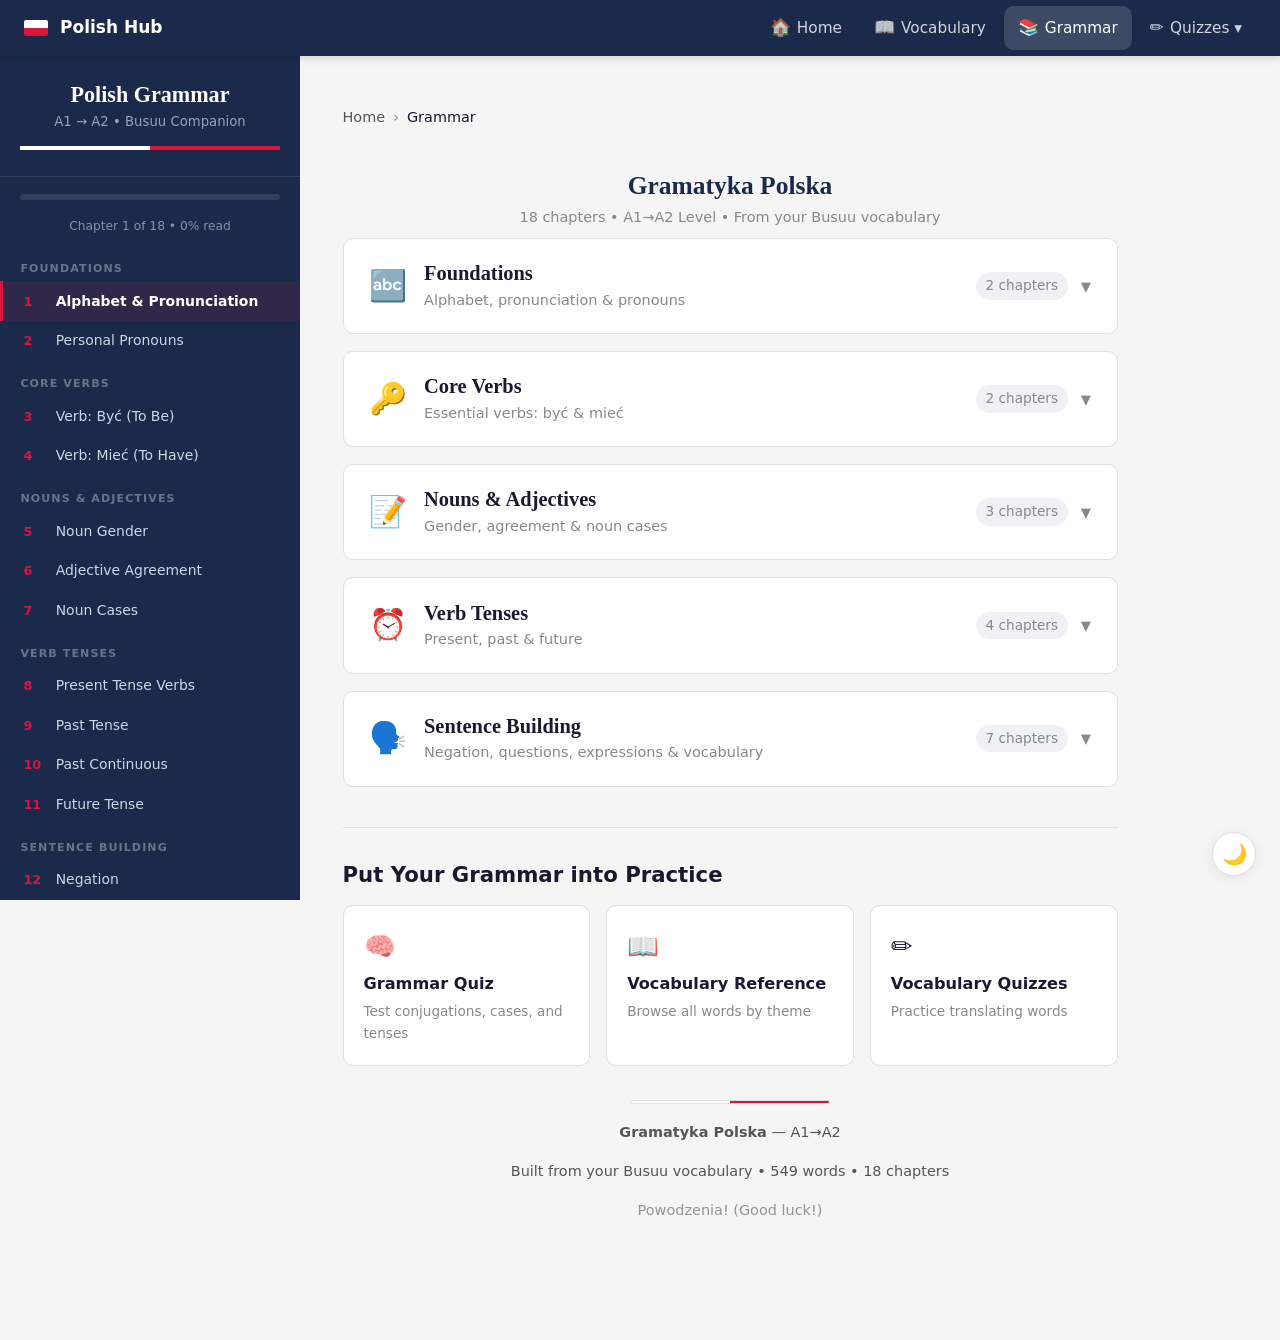
==== grammar.html @ c6f992fa "Polish Learning Platform - A1-A2" ====
<!DOCTYPE html>
<html lang="en">
<head>
<meta charset="UTF-8">
<meta name="viewport" content="width=device-width, initial-scale=1.0">
<title>Polish Grammar Book — A1→A2</title>
<link rel="stylesheet" href="css/base.css">
<link rel="stylesheet" href="css/components.css">
<link rel="stylesheet" href="css/layout.css">
<script src="js/shared.js" defer></script>
<style>
/* ===== Grammar-specific design tokens ===== */
:root {
  --accent-light: #fdf0f0;
  --accent-blue: #eef2f8;
  --sidebar-bg: #1B2A4A;
  --sidebar-text: #ccd6e6;
  --sidebar-active: #DC143C;
  --vocab-bg: #f0f7ee;
  --vocab-border: #8aba78;
  --example-bg: #fff9f0;
  --example-border: #e8c87a;
  --table-header: #1B2A4A;
  --table-stripe: #f5f3ef;
  --font-serif: 'Georgia', 'Times New Roman', serif;
}

/* ===== Grammar-specific dark overrides ===== */
[data-theme="dark"] {
  --accent-light: #2a1a1a;
  --accent-blue: #1a2233;
  --vocab-bg: #1a2a1a;
  --vocab-border: #4a7a3a;
  --example-bg: #2a2210;
  --example-border: #8a7a3a;
  --table-header: #2a3a5a;
  --table-stripe: #1e2838;
}

/* ===== Grammar page body layout ===== */
html { font-size: 17px; }
body {
  display: flex;
}

/* ===== SIDEBAR ===== */
.sidebar {
  width: 300px;
  height: calc(100vh - var(--nav-height));
  background: var(--sidebar-bg);
  color: var(--sidebar-text);
  position: fixed;
  top: var(--nav-height);
  left: 0;
  overflow-y: auto;
  z-index: 100;
  transition: transform 0.3s;
  padding-bottom: 2rem;
}
.sidebar-header {
  padding: 1.5rem 1.2rem;
  border-bottom: 1px solid rgba(255,255,255,0.1);
  text-align: center;
}
.sidebar-header h1 {
  font-family: var(--font-serif);
  font-size: 1.3rem;
  color: #fff;
  margin-bottom: 0.2rem;
}
.sidebar-header .subtitle {
  font-size: 0.78rem;
  color: var(--sidebar-text);
  opacity: 0.7;
}
.flag-bar {
  height: 4px;
  background: linear-gradient(to right, #fff 50%, var(--red) 50%);
  margin: 0.8rem 0 0;
}
.sidebar nav { padding: 0.5rem 0; }
.sidebar nav a {
  display: flex;
  align-items: baseline;
  padding: 0.5rem 1.2rem;
  color: var(--sidebar-text);
  text-decoration: none;
  font-size: 0.82rem;
  transition: all 0.2s;
  border-left: 3px solid transparent;
  gap: 0.5rem;
}
.sidebar nav a:hover {
  background: rgba(255,255,255,0.06);
  color: #fff;
}
.sidebar nav a.active {
  border-left-color: var(--red);
  color: #fff;
  background: rgba(220,20,60,0.1);
  font-weight: 600;
}
.sidebar nav a .ch-num {
  min-width: 1.4rem;
  color: var(--red);
  font-weight: 700;
  font-size: 0.75rem;
}
.progress-bar-container {
  margin: 1rem 1.2rem;
  background: rgba(255,255,255,0.1);
  border-radius: var(--radius);
  height: 6px;
  overflow: hidden;
}
.progress-bar-fill {
  height: 100%;
  background: var(--red);
  border-radius: var(--radius);
  width: 0%;
  transition: width 0.5s;
}
.progress-text {
  text-align: center;
  font-size: 0.72rem;
  color: var(--sidebar-text);
  opacity: 0.6;
  margin-top: 0.3rem;
  padding: 0 1.2rem;
}

/* ===== SIDEBAR TOGGLE (mobile) ===== */
.sidebar-toggle {
  display: none;
  position: fixed;
  bottom: var(--sp-6);
  left: var(--sp-6);
  z-index: 200;
  width: 44px;
  height: 44px;
  border-radius: 50%;
  background: var(--navy);
  color: #fff;
  border: none;
  font-size: 1.2rem;
  cursor: pointer;
  align-items: center;
  justify-content: center;
  box-shadow: var(--shadow);
  transition: all var(--ease);
}
.sidebar-toggle:hover {
  background: var(--navy-light);
  transform: scale(1.05);
}

/* ===== MAIN ===== */
.main {
  margin-left: 300px;
  flex: 1;
  max-width: 860px;
  padding: 2rem 2.5rem 4rem;
}

/* ===== CHAPTER ===== */
.chapter {
  background: var(--card-bg);
  border-radius: var(--radius);
  padding: 2.5rem 2.5rem 2rem;
  margin-bottom: 2.5rem;
  box-shadow: var(--shadow);
  border-top: 4px solid var(--red);
}
.chapter-num {
  font-size: 0.75rem;
  text-transform: uppercase;
  letter-spacing: 2px;
  color: var(--red);
  font-weight: 700;
  margin-bottom: 0.3rem;
}
.chapter h2 {
  font-family: var(--font-serif);
  font-size: 1.6rem;
  color: var(--navy);
  margin-bottom: 1rem;
  line-height: 1.3;
}
[data-theme="dark"] .chapter h2 { color: #c0d0e8; }
.chapter h3 {
  font-size: 1.1rem;
  color: var(--navy);
  margin: 1.5rem 0 0.7rem;
  padding-bottom: 0.3rem;
  border-bottom: 2px solid var(--red);
  display: inline-block;
}
[data-theme="dark"] .chapter h3 { color: #b0c0d8; }
.chapter p, .chapter li { margin-bottom: 0.5rem; }
.chapter ul, .chapter ol { padding-left: 1.3rem; margin-bottom: 1rem; }

/* ===== GRAMMAR TABLES ===== */
table {
  width: 100%;
  border-collapse: collapse;
  margin: 1rem 0 1.5rem;
  font-size: 0.92rem;
}
th {
  background: var(--table-header);
  color: #fff;
  padding: 0.6rem 0.8rem;
  text-align: left;
  font-weight: 600;
  font-size: 0.82rem;
  text-transform: uppercase;
  letter-spacing: 0.5px;
}
td {
  padding: 0.55rem 0.8rem;
  border-bottom: 1px solid var(--border);
}
tr:nth-child(even) td { background: var(--table-stripe); }
.polish-word {
  font-weight: 600;
  color: var(--red);
}

/* ===== EXAMPLE BOX ===== */
.example-box {
  background: var(--example-bg);
  border-left: 4px solid var(--example-border);
  border-radius: 0 var(--radius-sm) var(--radius-sm) 0;
  padding: 0.9rem 1.2rem;
  margin: 0.8rem 0 1rem;
}
.example-box .pl {
  font-weight: 600;
  font-size: 1.02rem;
  color: var(--navy);
}
[data-theme="dark"] .example-box .pl { color: #c0d0e8; }
.example-box .en {
  font-style: italic;
  color: var(--text-secondary);
  font-size: 0.9rem;
}

/* ===== VOCAB BOX ===== */
.vocab-box {
  background: var(--vocab-bg);
  border: 1px solid var(--vocab-border);
  border-radius: var(--radius-sm);
  padding: 1rem 1.2rem;
  margin: 1.2rem 0;
}
.vocab-box-title {
  font-weight: 700;
  font-size: 0.82rem;
  text-transform: uppercase;
  letter-spacing: 1px;
  color: var(--vocab-border);
  margin-bottom: 0.5rem;
}
[data-theme="dark"] .vocab-box-title { color: #8aba78; }
.vocab-box .tags {
  display: flex;
  flex-wrap: wrap;
  gap: 0.4rem;
}
.vocab-box .tag {
  background: rgba(138,186,120,0.15);
  border: 1px solid rgba(138,186,120,0.3);
  border-radius: 4px;
  padding: 0.15rem 0.5rem;
  font-size: 0.8rem;
  color: var(--text);
}

/* ===== NOTE ===== */
.note {
  background: var(--accent-blue);
  border-radius: var(--radius-sm);
  padding: 0.9rem 1.2rem;
  margin: 1rem 0;
  font-size: 0.92rem;
}
.note strong { color: var(--navy); }
[data-theme="dark"] .note strong { color: #a0c0e8; }

/* ===== COVER MINI ===== */
.cover-mini {
  text-align: center;
  padding: 1.5rem 0 0.5rem;
}
.cover-mini h1 {
  font-family: var(--font-serif);
  font-size: 1.5rem;
  color: var(--navy);
  margin-bottom: 0.3rem;
}
[data-theme="dark"] .cover-mini h1 { color: #c0d0e8; }
.cover-mini p {
  font-size: 0.85rem;
  color: var(--text-muted);
  margin: 0;
}

/* ===== CATEGORY GROUPS ===== */
.category {
  margin-bottom: 1rem;
}
.category-header {
  display: flex;
  align-items: center;
  justify-content: space-between;
  padding: 1.25rem 1.5rem;
  background: var(--card-bg);
  border: 1px solid var(--border);
  border-radius: var(--radius);
  cursor: pointer;
  transition: all 0.25s;
  user-select: none;
}
.category-header:hover {
  border-color: var(--red);
  box-shadow: var(--shadow);
}
.category-info {
  display: flex;
  align-items: center;
  gap: 1rem;
}
.category-icon {
  font-size: 1.8rem;
  flex-shrink: 0;
}
.category-title {
  font-family: var(--font-serif);
  font-size: 1.2rem;
  color: var(--text);
  margin: 0;
  line-height: 1.3;
}
.category-desc {
  font-size: 0.85rem;
  color: var(--text-muted);
  margin: 2px 0 0;
}
.category-meta {
  display: flex;
  align-items: center;
  gap: 0.75rem;
  flex-shrink: 0;
}
.category-count {
  font-size: 0.8rem;
  color: var(--text-muted);
  background: var(--bg-alt);
  padding: 3px 10px;
  border-radius: var(--radius-full);
  font-weight: 500;
}
.category-arrow {
  font-size: 1.2rem;
  color: var(--text-muted);
  transition: transform 0.3s;
}
.category.open .category-arrow {
  transform: rotate(180deg);
}
.category.open .category-header {
  border-color: var(--red);
  border-bottom-left-radius: 0;
  border-bottom-right-radius: 0;
  border-bottom: none;
}
.category-content {
  display: none;
  border: 1px solid var(--border);
  border-top: none;
  border-radius: 0 0 var(--radius) var(--radius);
  padding: 1.5rem;
  background: var(--bg-alt);
}
.category.open .category-content {
  display: block;
}
.category-content .chapter {
  margin-bottom: 1.5rem;
}
.category-content .chapter:last-child {
  margin-bottom: 0;
}

/* Sidebar group labels */
.sidebar-group-label {
  padding: 0.6rem 1.2rem 0.2rem;
  font-size: 0.65rem;
  text-transform: uppercase;
  letter-spacing: 0.1em;
  color: rgba(255,255,255,0.35);
  font-weight: 700;
  margin-top: 0.3rem;
}

/* ===== OVERLAY (sidebar mobile) ===== */
.grammar-overlay {
  display: none;
  position: fixed;
  inset: 0;
  background: rgba(0,0,0,0.4);
  z-index: 50;
}
.grammar-overlay.active { display: block; }

/* ===== RESPONSIVE ===== */
@media (max-width: 768px) {
  .sidebar { transform: translateX(-100%); }
  .sidebar.open { transform: translateX(0); }
  .sidebar-toggle { display: flex; }
  .main { margin-left: 0; padding: 1.2rem; padding-top: 1rem; }
  .chapter { padding: 1.5rem 1.2rem; }
  .category-header { padding: 1rem; }
  .category-icon { font-size: 1.4rem; }
  .category-title { font-size: 1.05rem; }
  .category-desc { font-size: 0.8rem; }
  .category-content { padding: 1rem; }
  table { display: block; overflow-x: auto; -webkit-overflow-scrolling: touch; }
}

@media (max-width: 480px) {
  html { font-size: 15px; }
  .main { padding: 0.8rem; padding-top: 0.8rem; }
  .chapter { padding: 1.2rem 1rem; margin-bottom: 1.5rem; }
  .chapter h2 { font-size: 1.3rem; }
  .chapter h3 { font-size: 1rem; }
  .category-meta .category-count { display: none; }
  .category-content { padding: 0.75rem; }
  .category-content .chapter { padding: 1.5rem 1rem 1rem; }
  .example-box { padding: 0.7rem 0.9rem; }
  .vocab-box { padding: 0.7rem 0.9rem; }
  .note { padding: 0.7rem 0.9rem; }
  .sidebar-toggle { bottom: var(--sp-4); left: var(--sp-4); width: 40px; height: 40px; }
}

/* ===== PRINT ===== */
@media print {
  .sidebar, .sidebar-toggle, .theme-toggle { display: none !important; }
  .top-nav { display: none !important; }
  .main { margin-left: 0; max-width: 100%; padding: 0; }
  .chapter { break-inside: avoid; box-shadow: none; border: 1px solid #ccc; margin-bottom: 1rem; }
  .category-content { display: block !important; }
  .category-header { display: none !important; }
  body { background: white; padding-top: 0; }
}

/* Cross-links */
.cross-links { margin-top: var(--sp-10); padding-top: var(--sp-8); border-top: 1px solid var(--border); }
.cross-links h3 { margin-bottom: var(--sp-4); }
.cross-links__grid { display: grid; grid-template-columns: repeat(auto-fit, minmax(220px, 1fr)); gap: var(--sp-4); }
.cross-link-card {
  display: flex; flex-direction: column; gap: var(--sp-1); padding: var(--sp-5);
  background: var(--card-bg); border: 1px solid var(--border); border-radius: var(--radius);
  text-decoration: none; color: var(--text); transition: all 0.25s;
}
.cross-link-card:hover { border-color: var(--red); transform: translateY(-2px); box-shadow: var(--shadow-hover); color: var(--text); }
.cross-link-icon { font-size: 1.5rem; }
.cross-link-title { font-weight: 600; font-size: 0.95rem; }
.cross-link-desc { font-size: 0.8rem; color: var(--text-muted); }
</style>
</head>
<body>

<div class="grammar-overlay" id="grammarOverlay" onclick="toggleGrammarSidebar()"></div>

<button class="sidebar-toggle" id="sidebarToggle" onclick="toggleGrammarSidebar()" aria-label="Toggle chapter navigation" aria-expanded="false" aria-controls="sidebar">&#9776;</button>

<aside class="sidebar" id="sidebar" aria-label="Chapter navigation">
  <div class="sidebar-header">
    <h1>Polish Grammar</h1>
    <div class="subtitle">A1 &rarr; A2 &bull; Busuu Companion</div>
    <div class="flag-bar"></div>
  </div>
  <div class="progress-bar-container"><div class="progress-bar-fill" id="progressBar"></div></div>
  <div class="progress-text" id="progressText">Scroll to track progress</div>
  <nav id="sidebarNav">
    <div class="sidebar-group-label">Foundations</div>
    <a href="#ch1" data-cat="cat-foundations"><span class="ch-num">1</span> Alphabet &amp; Pronunciation</a>
    <a href="#ch2" data-cat="cat-foundations"><span class="ch-num">2</span> Personal Pronouns</a>
    <div class="sidebar-group-label">Core Verbs</div>
    <a href="#ch3" data-cat="cat-verbs"><span class="ch-num">3</span> Verb: By&#263; (To Be)</a>
    <a href="#ch4" data-cat="cat-verbs"><span class="ch-num">4</span> Verb: Mie&#263; (To Have)</a>
    <div class="sidebar-group-label">Nouns &amp; Adjectives</div>
    <a href="#ch5" data-cat="cat-nouns"><span class="ch-num">5</span> Noun Gender</a>
    <a href="#ch6" data-cat="cat-nouns"><span class="ch-num">6</span> Adjective Agreement</a>
    <a href="#ch7" data-cat="cat-nouns"><span class="ch-num">7</span> Noun Cases</a>
    <div class="sidebar-group-label">Verb Tenses</div>
    <a href="#ch8" data-cat="cat-tenses"><span class="ch-num">8</span> Present Tense Verbs</a>
    <a href="#ch9" data-cat="cat-tenses"><span class="ch-num">9</span> Past Tense</a>
    <a href="#ch10" data-cat="cat-tenses"><span class="ch-num">10</span> Past Continuous</a>
    <a href="#ch11" data-cat="cat-tenses"><span class="ch-num">11</span> Future Tense</a>
    <div class="sidebar-group-label">Sentence Building</div>
    <a href="#ch12" data-cat="cat-sentences"><span class="ch-num">12</span> Negation</a>
    <a href="#ch13" data-cat="cat-sentences"><span class="ch-num">13</span> Questions</a>
    <a href="#ch14" data-cat="cat-sentences"><span class="ch-num">14</span> Suggestions &amp; Requests</a>
    <a href="#ch15" data-cat="cat-sentences"><span class="ch-num">15</span> Numbers &amp; Age</a>
    <a href="#ch16" data-cat="cat-sentences"><span class="ch-num">16</span> Days &amp; Time</a>
    <a href="#ch17" data-cat="cat-sentences"><span class="ch-num">17</span> Prepositions of Place</a>
    <a href="#ch18" data-cat="cat-sentences"><span class="ch-num">18</span> Possessives &amp; Family</a>
  </nav>
</aside>

<main class="main" id="main-content">

<!-- COVER -->
<div class="cover-mini">
  <h1>Gramatyka Polska</h1>
  <p>18 chapters &bull; A1&rarr;A2 Level &bull; From your Busuu vocabulary</p>
</div>

<!-- ===== CATEGORY: FOUNDATIONS (Ch 1-2) ===== -->
<div class="category" id="cat-foundations">
  <div class="category-header" onclick="toggleCategory('cat-foundations')" role="button" tabindex="0" aria-expanded="false">
    <div class="category-info">
      <span class="category-icon">&#x1F524;</span>
      <div>
        <h2 class="category-title">Foundations</h2>
        <p class="category-desc">Alphabet, pronunciation &amp; pronouns</p>
      </div>
    </div>
    <div class="category-meta">
      <span class="category-count">2 chapters</span>
      <span class="category-arrow">&#x25BE;</span>
    </div>
  </div>
  <div class="category-content">

<!-- ===================== CHAPTER 1 ===================== -->
<section class="chapter" id="ch1">
<div class="chapter-num">Chapter 1</div>
<h2>Polish Alphabet &amp; Pronunciation</h2>

<p>Polish uses the Latin alphabet with several additional characters. Mastering these sounds early is essential, as many have no English equivalent.</p>

<h3>The Polish Alphabet (32 Letters)</h3>
<p>The standard Polish alphabet has 32 letters: the 26 Latin letters (minus Q, V, X) plus 9 special characters.</p>

<table>
<tr><th scope="col">Letter</th><th scope="col">Sound</th><th scope="col">Approximate English</th><th scope="col">Example from Your Vocab</th></tr>
<tr><td class="polish-word">&#260; &#261;</td><td>Nasal "on"</td><td>Like "on" in French "bon"</td><td>restauracja → restauracj<b>a</b></td></tr>
<tr><td class="polish-word">&#262; &#263;</td><td>Soft "ch"</td><td>Like "ch" in "cheese" but softer</td><td><b>&#263;</b>wiczenie (exercise)</td></tr>
<tr><td class="polish-word">&#280; &#281;</td><td>Nasal "en"</td><td>Like "en" in French "bien"</td><td>si<b>&#281;</b> (oneself), r<b>&#281;</b>ka (arm)</td></tr>
<tr><td class="polish-word">&#321; &#322;</td><td>"w" sound</td><td>Like English "w" in "water"</td><td><b>&#322;</b>&#243;&#380;ko (bed), ma<b>&#322;</b>y (small)</td></tr>
<tr><td class="polish-word">&#323; &#324;</td><td>Soft "n"</td><td>Like "ny" in "canyon"</td><td>dzie<b>&#324;</b> (day), ko<b>&#324;</b></td></tr>
<tr><td class="polish-word">&#211; &#243;</td><td>"oo" sound</td><td>Like "oo" in "boot"</td><td>&#380;&#243;<b>&#322;</b>ty (yellow), m<b>&#243;</b>wi&#263; (speak)</td></tr>
<tr><td class="polish-word">&#346; &#347;</td><td>Soft "sh"</td><td>Like "sh" but softer, tongue at teeth</td><td><b>&#347;</b>nieg (snow), nie<b>&#347;</b>mia&#322;y (shy)</td></tr>
<tr><td class="polish-word">&#377; &#378;</td><td>Soft "zh"</td><td>Like "s" in "measure" but softer</td><td>pro<b>&#378;</b>ba, &#378;le</td></tr>
<tr><td class="polish-word">&#379; &#380;</td><td>"zh" sound</td><td>Like "s" in "measure"</td><td><b>&#380;</b>onaty (married), &#322;&#243;<b>&#380;</b>ko (bed)</td></tr>
</table>

<h3>Key Pronunciation Rules</h3>
<ul>
<li><strong>Stress</strong> almost always falls on the <strong>second-to-last syllable</strong>: re-stau-<strong>RA</strong>-cja, u-ni-wer-sy-<strong>TE</strong>-tu</li>
<li><strong>sz</strong> = "sh" (like English "sh"): <em>szko&#322;a</em> (school), <em>szafa</em> (wardrobe)</li>
<li><strong>cz</strong> = "ch" (like English "ch"): <em>czerwony</em> (red), <em>czarny</em> (black)</li>
<li><strong>rz / &#380;</strong> = same sound "zh": <em>rz&#261;d</em> (aisle), <em>&#380;el</em> (gel)</li>
<li><strong>ch / h</strong> = same sound, like Scottish "loch": <em>chory</em> (sick), <em>chrapać</em> (snore)</li>
<li><strong>w</strong> = "v" sound: <em>woda</em> (water), <em>wiosna</em> (spring)</li>
<li><strong>j</strong> = "y" sound: <em>ja</em> (I), <em>jestem</em> (I am)</li>
</ul>

<div class="note">
<strong>Tip:</strong> Polish spelling is very consistent &mdash; once you learn the rules, you can read any word correctly. Unlike English, there are almost no exceptions!
</div>
</section>

<!-- ===================== CHAPTER 2 ===================== -->
<section class="chapter" id="ch2">
<div class="chapter-num">Chapter 2</div>
<h2>Personal Pronouns</h2>

<p>Polish has more personal pronouns than English because it distinguishes gender in the 3rd person singular <em>and</em> in the 3rd person plural.</p>

<table>
<tr><th scope="col">Person</th><th scope="col">Polish</th><th scope="col">English</th><th scope="col">Notes</th></tr>
<tr><td>1st sing.</td><td class="polish-word">ja</td><td>I</td><td></td></tr>
<tr><td>2nd sing. (informal)</td><td class="polish-word">ty</td><td>you</td><td>For friends, family, peers</td></tr>
<tr><td>3rd sing. (masc.)</td><td class="polish-word">on</td><td>he</td><td></td></tr>
<tr><td>3rd sing. (fem.)</td><td class="polish-word">ona</td><td>she</td><td></td></tr>
<tr><td>3rd sing. (neut.)</td><td class="polish-word">ono</td><td>it</td><td>Rarely used; for children/animals</td></tr>
<tr><td>1st pl.</td><td class="polish-word">my</td><td>we</td><td></td></tr>
<tr><td>2nd pl.</td><td class="polish-word">wy</td><td>you (all)</td><td>Informal plural "you"</td></tr>
<tr><td>3rd pl. (masc.)</td><td class="polish-word">oni</td><td>they</td><td>At least one male in group</td></tr>
<tr><td>3rd pl. (fem./non-masc.)</td><td class="polish-word">one</td><td>they</td><td>All-female or all non-human group</td></tr>
</table>

<h3>Formal Address: Pan / Pani</h3>
<p>In formal situations, Polish uses <span class="polish-word">pan</span> (Mr / sir) and <span class="polish-word">pani</span> (Ms / madam) instead of <em>ty</em>. These take <strong>3rd person singular</strong> verb forms:</p>

<div class="example-box">
<div class="pl">Czy pan m&oacute;wi po angielsku?</div>
<div class="en">Do you (sir) speak English?</div>
</div>
<div class="example-box">
<div class="pl">Sk&#261;d pani jest?</div>
<div class="en">Where are you (madam) from?</div>
</div>

<div class="note">
<strong>Rule of thumb:</strong> Use <em>ty</em> with people your age or younger, friends, and children. Use <em>pan/pani</em> with strangers, older people, in professional settings, and anyone you want to show respect to.
</div>

<div class="vocab-box">
<div class="vocab-box-title">Your Vocabulary</div>
<div class="tags">
<span class="tag">ja</span><span class="tag">ty</span><span class="tag">on</span><span class="tag">ona</span><span class="tag">ono</span><span class="tag">my</span><span class="tag">wy</span><span class="tag">oni</span><span class="tag">one</span><span class="tag">pan</span><span class="tag">pani</span>
</div>
</div>
</section>

  </div><!-- end category-content foundations -->
</div><!-- end category foundations -->

<!-- ===== CATEGORY: CORE VERBS (Ch 3-4) ===== -->
<div class="category" id="cat-verbs">
  <div class="category-header" onclick="toggleCategory('cat-verbs')" role="button" tabindex="0" aria-expanded="false">
    <div class="category-info">
      <span class="category-icon">&#x1F511;</span>
      <div>
        <h2 class="category-title">Core Verbs</h2>
        <p class="category-desc">Essential verbs: by&#263; &amp; mie&#263;</p>
      </div>
    </div>
    <div class="category-meta">
      <span class="category-count">2 chapters</span>
      <span class="category-arrow">&#x25BE;</span>
    </div>
  </div>
  <div class="category-content">

<!-- ===================== CHAPTER 3 ===================== -->
<section class="chapter" id="ch3">
<div class="chapter-num">Chapter 3</div>
<h2>The Verb <em>By&#263;</em> (To Be)</h2>

<p><em>By&#263;</em> is one of the most important Polish verbs. Like in many languages, it is irregular and must be memorized.</p>

<h3>Present Tense Conjugation</h3>
<table>
<tr><th scope="col">Pronoun</th><th scope="col">Polish</th><th scope="col">English</th></tr>
<tr><td>ja</td><td class="polish-word">jestem</td><td>I am</td></tr>
<tr><td>ty</td><td class="polish-word">jeste&#347;</td><td>you are</td></tr>
<tr><td>on/ona/ono</td><td class="polish-word">jest</td><td>he/she/it is</td></tr>
<tr><td>my</td><td class="polish-word">jeste&#347;my</td><td>we are</td></tr>
<tr><td>wy</td><td class="polish-word">jeste&#347;cie</td><td>you (all) are</td></tr>
<tr><td>oni/one</td><td class="polish-word">s&#261;</td><td>they are</td></tr>
</table>

<h3>Key Uses</h3>
<p><strong>1. Saying where you are from:</strong></p>
<div class="example-box">
<div class="pl">Jestem z Polski.</div>
<div class="en">I am from Poland.</div>
</div>
<div class="example-box">
<div class="pl">Sk&#261;d jeste&#347;?</div>
<div class="en">Where are you from?</div>
</div>

<p><strong>2. Stating your profession</strong> (with instrumental case &mdash; see Chapter 7):</p>
<div class="example-box">
<div class="pl">Jestem lekarzem.</div>
<div class="en">I am a doctor.</div>
</div>
<div class="example-box">
<div class="pl">Ona jest zm&#281;czon&#261; nauczycielk&#261;.</div>
<div class="en">She is a tired teacher.</div>
</div>

<p><strong>3. Describing states:</strong></p>
<div class="example-box">
<div class="pl">Nie jestem st&#261;d.</div>
<div class="en">I'm not from here.</div>
</div>

<div class="note">
<strong>Important:</strong> When using <em>by&#263;</em> with professions or descriptions, the noun/adjective goes into the <strong>instrumental case</strong>: lekarz &rarr; lekarz<strong>em</strong>, nauczycielka &rarr; nauczycielk<strong>&#261;</strong>. We cover this in Chapter 7.
</div>

<div class="vocab-box">
<div class="vocab-box-title">Your Vocabulary</div>
<div class="tags">
<span class="tag">Jestem z...</span><span class="tag">Sk&#261;d jeste&#347;?</span><span class="tag">To jest...</span><span class="tag">Nie jestem st&#261;d.</span><span class="tag">On mieszka w...</span><span class="tag">Ona mieszka w...</span>
</div>
</div>
</section>

<!-- ===================== CHAPTER 4 ===================== -->
<section class="chapter" id="ch4">
<div class="chapter-num">Chapter 4</div>
<h2>The Verb <em>Mie&#263;</em> (To Have)</h2>

<p><em>Mie&#263;</em> is another essential irregular verb. It is used for possession, age, and many common expressions.</p>

<h3>Present Tense Conjugation</h3>
<table>
<tr><th scope="col">Pronoun</th><th scope="col">Polish</th><th scope="col">English</th></tr>
<tr><td>ja</td><td class="polish-word">mam</td><td>I have</td></tr>
<tr><td>ty</td><td class="polish-word">masz</td><td>you have</td></tr>
<tr><td>on/ona/ono</td><td class="polish-word">ma</td><td>he/she/it has</td></tr>
<tr><td>my</td><td class="polish-word">mamy</td><td>we have</td></tr>
<tr><td>wy</td><td class="polish-word">macie</td><td>you (all) have</td></tr>
<tr><td>oni/one</td><td class="polish-word">maj&#261;</td><td>they have</td></tr>
</table>

<h3>Usage Examples</h3>
<div class="example-box">
<div class="pl">Mam brata.</div>
<div class="en">I have a brother.</div>
</div>
<div class="example-box">
<div class="pl">Mam siostr&#281;.</div>
<div class="en">I have a sister.</div>
</div>
<div class="example-box">
<div class="pl">Mam tat&#281;.</div>
<div class="en">I have a dad.</div>
</div>
<div class="example-box">
<div class="pl">Mam dziadka.</div>
<div class="en">I have a grandfather.</div>
</div>

<div class="note">
<strong>Notice:</strong> The object of <em>mie&#263;</em> takes the <strong>accusative case</strong>. That is why we say <em>siostr<strong>&#281;</strong></em> (not <em>siostra</em>) and <em>tat<strong>&#281;</strong></em> (not <em>tata</em>). See Chapter 7 for details.
</div>

<h3>Common Expressions with <em>mie&#263;</em></h3>
<table>
<tr><th scope="col">Polish</th><th scope="col">English</th></tr>
<tr><td class="polish-word">Ile masz lat?</td><td>How old are you? (lit. "How many years do you have?")</td></tr>
<tr><td class="polish-word">mie&#263; czas</td><td>to have time</td></tr>
<tr><td class="polish-word">mie&#263; wolne</td><td>to have time off</td></tr>
<tr><td class="polish-word">mie&#263; kaszel</td><td>to have a cough</td></tr>
<tr><td class="polish-word">mie&#263; md&#322;o&#347;ci</td><td>to feel sick</td></tr>
</table>

<div class="vocab-box">
<div class="vocab-box-title">Your Vocabulary</div>
<div class="tags">
<span class="tag">Mam brata.</span><span class="tag">Mam siostr&#281;.</span><span class="tag">Mam tat&#281;.</span><span class="tag">Mam dziadka.</span><span class="tag">my mamy</span><span class="tag">wy macie</span><span class="tag">Ile masz lat?</span><span class="tag">mie&#263; czas</span><span class="tag">mie&#263; wolne</span>
</div>
</div>
</section>

  </div><!-- end category-content verbs -->
</div><!-- end category verbs -->

<!-- ===== CATEGORY: NOUNS & ADJECTIVES (Ch 5-7) ===== -->
<div class="category" id="cat-nouns">
  <div class="category-header" onclick="toggleCategory('cat-nouns')" role="button" tabindex="0" aria-expanded="false">
    <div class="category-info">
      <span class="category-icon">&#x1F4DD;</span>
      <div>
        <h2 class="category-title">Nouns &amp; Adjectives</h2>
        <p class="category-desc">Gender, agreement &amp; noun cases</p>
      </div>
    </div>
    <div class="category-meta">
      <span class="category-count">3 chapters</span>
      <span class="category-arrow">&#x25BE;</span>
    </div>
  </div>
  <div class="category-content">

<!-- ===================== CHAPTER 5 ===================== -->
<section class="chapter" id="ch5">
<div class="chapter-num">Chapter 5</div>
<h2>Noun Gender</h2>

<p>Every Polish noun has a grammatical gender: <strong>masculine</strong>, <strong>feminine</strong>, or <strong>neuter</strong>. Gender affects adjective endings, verb forms, and case endings.</p>

<h3>How to Identify Gender</h3>
<table>
<tr><th scope="col">Gender</th><th scope="col">Typical Ending</th><th scope="col">Examples from Your Vocab</th></tr>
<tr><td><strong>Masculine</strong></td><td>Consonant</td><td><span class="polish-word">brat</span> (brother), <span class="polish-word">syn</span> (son), <span class="polish-word">nos</span> (nose), <span class="polish-word">pies</span> (dog), <span class="polish-word">m&#261;&#380;</span> (husband), <span class="polish-word">stolik</span> (table)</td></tr>
<tr><td><strong>Feminine</strong></td><td>-a</td><td><span class="polish-word">siostra</span> (sister), <span class="polish-word">lampa</span> (lamp), <span class="polish-word">szko&#322;a</span> (school), <span class="polish-word">r&#281;ka</span> (arm), <span class="polish-word">woda</span> (water), <span class="polish-word">noga</span> (leg)</td></tr>
<tr><td><strong>Neuter</strong></td><td>-o, -e, -&#281;, -um</td><td><span class="polish-word">dziecko</span> (child), <span class="polish-word">biurko</span> (desk), <span class="polish-word">&#322;&#243;&#380;ko</span> (bed), <span class="polish-word">morze</span> (sea), <span class="polish-word">muzeum</span> (museum)</td></tr>
</table>

<h3>Exceptions to Watch For</h3>
<ul>
<li><strong>Masculine nouns ending in -a:</strong> <span class="polish-word">tata</span> (dad), <span class="polish-word">artysta</span> (artist m.) &mdash; these are masculine despite ending in -a</li>
<li><strong>Feminine nouns ending in a consonant:</strong> Some feminine nouns end in a soft consonant: <em>d&#322;o&#324;</em> (hand/palm) is feminine</li>
<li><strong>Foreign words ending in -um:</strong> <span class="polish-word">muzeum</span>, <span class="polish-word">akwarium</span> &mdash; these are neuter</li>
</ul>

<h3>Why Gender Matters</h3>
<p>Gender determines how adjectives, demonstratives, and verbs agree with the noun:</p>
<div class="example-box">
<div class="pl">m&#322;ody brat (masc.) &bull; m&#322;oda siostra (fem.) &bull; m&#322;ode dziecko (neut.)</div>
<div class="en">young brother &bull; young sister &bull; young child</div>
</div>

<div class="vocab-box">
<div class="vocab-box-title">Your Vocabulary &mdash; By Gender</div>
<div class="tags">
<span class="tag">M: brat</span><span class="tag">M: syn</span><span class="tag">M: m&#261;&#380;</span><span class="tag">M: nos</span><span class="tag">M: pies</span>
<span class="tag">F: siostra</span><span class="tag">F: lampa</span><span class="tag">F: szko&#322;a</span><span class="tag">F: r&#281;ka</span><span class="tag">F: babcia</span>
<span class="tag">N: dziecko</span><span class="tag">N: biurko</span><span class="tag">N: &#322;&#243;&#380;ko</span><span class="tag">N: morze</span><span class="tag">N: muzeum</span>
</div>
</div>
</section>

<!-- ===================== CHAPTER 6 ===================== -->
<section class="chapter" id="ch6">
<div class="chapter-num">Chapter 6</div>
<h2>Adjective Agreement</h2>

<p>Polish adjectives <strong>must agree</strong> with the noun they describe in gender, number, and case. In the nominative (basic) form:</p>

<h3>Singular Adjective Endings</h3>
<table>
<tr><th scope="col">Gender</th><th scope="col">Ending</th><th scope="col">Example</th></tr>
<tr><td>Masculine</td><td><strong>-y</strong> / <strong>-i</strong> (after k, g)</td><td><span class="polish-word">chory</span> (sick), <span class="polish-word">mi&#281;kki</span> (soft)</td></tr>
<tr><td>Feminine</td><td><strong>-a</strong></td><td><span class="polish-word">chora</span> (sick), <span class="polish-word">mi&#281;kka</span> (soft)</td></tr>
<tr><td>Neuter</td><td><strong>-e</strong></td><td><span class="polish-word">chore</span> (sick), <span class="polish-word">mi&#281;kkie</span> (soft)</td></tr>
</table>

<h3>Your Adjective Pairs (Masculine / Feminine)</h3>
<table>
<tr><th scope="col">Masculine</th><th scope="col">Feminine</th><th scope="col">English</th></tr>
<tr><td class="polish-word">chory</td><td class="polish-word">chora</td><td>sick</td></tr>
<tr><td class="polish-word">cierpliwy</td><td class="polish-word">cierpliwa</td><td>patient</td></tr>
<tr><td class="polish-word">dojrza&#322;y</td><td class="polish-word">dojrza&#322;a</td><td>mature / ripe</td></tr>
<tr><td class="polish-word">md&#322;y</td><td class="polish-word">md&#322;a</td><td>bland</td></tr>
<tr><td class="polish-word">mi&#281;kki</td><td class="polish-word">mi&#281;kka</td><td>soft</td></tr>
<tr><td class="polish-word">pracowity</td><td class="polish-word">pracowita</td><td>hard-working</td></tr>
<tr><td class="polish-word">s&#322;odki</td><td class="polish-word">s&#322;odka</td><td>sweet</td></tr>
<tr><td class="polish-word">surowy</td><td class="polish-word">surowa</td><td>raw</td></tr>
<tr><td class="polish-word">twardy</td><td class="polish-word">twarda</td><td>hard</td></tr>
<tr><td class="polish-word">zm&#281;czony</td><td class="polish-word">zm&#281;czona</td><td>tired</td></tr>
<tr><td class="polish-word">&#380;onaty</td><td class="polish-word">zam&#281;&#380;na</td><td>married</td></tr>
<tr><td class="polish-word">nie&#380;onaty</td><td class="polish-word">niezam&#281;&#380;na</td><td>single</td></tr>
<tr><td class="polish-word">zar&#281;czony</td><td class="polish-word">zar&#281;czona</td><td>engaged</td></tr>
<tr><td class="polish-word">wysportowany</td><td class="polish-word">wysportowana</td><td>sporty</td></tr>
<tr><td class="polish-word">zaj&#281;ty</td><td class="polish-word">zaj&#281;ta</td><td>busy</td></tr>
</table>

<div class="note">
<strong>Special case &mdash; &#380;onaty vs. zam&#281;&#380;na:</strong> "Married" uses completely different words depending on gender. <em>&#379;onaty</em> literally means "having a wife" (for a man), while <em>zam&#281;&#380;na</em> means "having a husband" (for a woman). Similarly, <em>nie&#380;onaty / niezam&#281;&#380;na</em> for "single."
</div>

<h3>Adjective Position</h3>
<p>Adjectives usually come <strong>before</strong> the noun, just like in English:</p>
<div class="example-box">
<div class="pl">Ona jest zm&#281;czon&#261; nauczycielk&#261;.</div>
<div class="en">She is a tired teacher.</div>
</div>

<div class="vocab-box">
<div class="vocab-box-title">More Adjectives from Your Vocab</div>
<div class="tags">
<span class="tag">agresywny</span><span class="tag">bia&#322;y</span><span class="tag">cierpliwy</span><span class="tag">d&#322;ugi</span><span class="tag">m&#322;ody</span><span class="tag">niecierpliwy</span><span class="tag">nie&#347;mia&#322;y</span><span class="tag">nudny</span><span class="tag">odwa&#380;ny</span><span class="tag">pi&#281;kny</span><span class="tag">przystojny</span><span class="tag">szczery</span><span class="tag">uprzejmy</span><span class="tag">zabawny</span>
</div>
</div>
</section>

<!-- ===================== CHAPTER 7 ===================== -->
<section class="chapter" id="ch7">
<div class="chapter-num">Chapter 7</div>
<h2>Noun Cases &mdash; Introduction</h2>

<p>Polish has <strong>7 grammatical cases</strong>. At A1-A2 level, you encounter four of them most frequently. Cases change the ending of nouns (and adjectives) depending on their role in the sentence.</p>

<h3>1. Nominative (Mianownik) &mdash; The Basic Form</h3>
<p>Used for the <strong>subject</strong> of a sentence. This is the form you find in the dictionary.</p>
<div class="example-box">
<div class="pl"><strong>Brat</strong> jest w domu.</div>
<div class="en">The brother is at home.</div>
</div>

<h3>2. Instrumental (Narz&#281;dnik) &mdash; With <em>by&#263;</em></h3>
<p>Used after the verb <em>by&#263;</em> (to be) when stating professions or descriptions.</p>
<table>
<tr><th scope="col">Gender</th><th scope="col">Nominative</th><th scope="col">Instrumental</th><th scope="col">Ending Change</th></tr>
<tr><td>Masculine</td><td>lekarz</td><td class="polish-word">lekarzem</td><td>+ <strong>-em</strong></td></tr>
<tr><td>Feminine (-a)</td><td>nauczycielka</td><td class="polish-word">nauczycielk&#261;</td><td>-a &rarr; <strong>-&#261;</strong></td></tr>
<tr><td>Neuter (-o)</td><td>dziecko</td><td class="polish-word">dzieckiem</td><td>-o &rarr; <strong>-iem</strong></td></tr>
</table>
<div class="example-box">
<div class="pl">Jestem <strong>lekarzem</strong>.</div>
<div class="en">I am a doctor.</div>
</div>
<div class="example-box">
<div class="pl">Ona jest zm&#281;czon<strong>&#261;</strong> nauczycielk<strong>&#261;</strong>.</div>
<div class="en">She is a tired teacher.</div>
</div>

<h3>3. Accusative (Biernik) &mdash; With <em>mie&#263;</em> and Direct Objects</h3>
<p>Used for the <strong>direct object</strong> of most verbs, including <em>mie&#263;</em>.</p>
<table>
<tr><th scope="col">Gender</th><th scope="col">Nominative</th><th scope="col">Accusative</th><th scope="col">Rule</th></tr>
<tr><td>Masc. (animate)</td><td>brat</td><td class="polish-word">brata</td><td>= genitive form</td></tr>
<tr><td>Masc. (inanimate)</td><td>stolik</td><td class="polish-word">stolik</td><td>no change</td></tr>
<tr><td>Feminine (-a)</td><td>siostra</td><td class="polish-word">siostr&#281;</td><td>-a &rarr; <strong>-&#281;</strong></td></tr>
<tr><td>Neuter</td><td>dziecko</td><td class="polish-word">dziecko</td><td>no change</td></tr>
</table>
<div class="example-box">
<div class="pl">Mam <strong>brata</strong>.</div>
<div class="en">I have a brother. (brat &rarr; brata)</div>
</div>
<div class="example-box">
<div class="pl">Mam <strong>siostr&#281;</strong>.</div>
<div class="en">I have a sister. (siostra &rarr; siostr&#281;)</div>
</div>

<h3>4. Locative (Miejscownik) &mdash; With <em>w</em> (in/at)</h3>
<p>Used after prepositions like <em>w</em> (in), <em>na</em> (on/at), <em>o</em> (about).</p>
<table>
<tr><th scope="col">Nominative</th><th scope="col">Locative (w + ...)</th><th scope="col">English</th></tr>
<tr><td>dom</td><td class="polish-word">w domu</td><td>at home</td></tr>
<tr><td>miasto</td><td class="polish-word">w mie&#347;cie</td><td>in the city</td></tr>
<tr><td>szko&#322;a</td><td class="polish-word">w szkole</td><td>in school</td></tr>
<tr><td>szpital</td><td class="polish-word">w szpitalu</td><td>in hospital</td></tr>
<tr><td>restauracja</td><td class="polish-word">w restauracji</td><td>in a restaurant</td></tr>
<tr><td>mieszkanie</td><td class="polish-word">w mieszkaniu</td><td>in a flat</td></tr>
</table>

<div class="note">
<strong>Don't panic!</strong> You do not need to memorize all case endings at once. Focus on recognizing patterns: feminine nouns ending in -a change to -&#281; (accusative) and -e/-i (locative). With practice, these will become natural.
</div>

<div class="vocab-box">
<div class="vocab-box-title">Your Vocabulary &mdash; Locative Phrases</div>
<div class="tags">
<span class="tag">w domu</span><span class="tag">w mie&#347;cie</span><span class="tag">w szkole</span><span class="tag">w szpitalu</span><span class="tag">w restauracji</span><span class="tag">w mieszkaniu</span><span class="tag">w supermarkecie</span>
</div>
</div>
</section>

  </div><!-- end category-content nouns -->
</div><!-- end category nouns -->

<!-- ===== CATEGORY: VERB TENSES (Ch 8-11) ===== -->
<div class="category" id="cat-tenses">
  <div class="category-header" onclick="toggleCategory('cat-tenses')" role="button" tabindex="0" aria-expanded="false">
    <div class="category-info">
      <span class="category-icon">&#x23F0;</span>
      <div>
        <h2 class="category-title">Verb Tenses</h2>
        <p class="category-desc">Present, past &amp; future</p>
      </div>
    </div>
    <div class="category-meta">
      <span class="category-count">4 chapters</span>
      <span class="category-arrow">&#x25BE;</span>
    </div>
  </div>
  <div class="category-content">

<!-- ===================== CHAPTER 8 ===================== -->
<section class="chapter" id="ch8">
<div class="chapter-num">Chapter 8</div>
<h2>Present Tense Verbs</h2>

<p>Polish verbs in the present tense follow predictable conjugation patterns based on their infinitive endings.</p>

<h3>Conjugation Group 1: -a&#263; Verbs</h3>
<p>Most -a&#263; verbs follow the -am, -asz pattern:</p>
<table>
<tr><th scope="col">Pronoun</th><th scope="col">czyta&#263; (to read)</th><th scope="col">gra&#263; (to play)</th></tr>
<tr><td>ja</td><td class="polish-word">czytam</td><td class="polish-word">gram</td></tr>
<tr><td>ty</td><td class="polish-word">czytasz</td><td class="polish-word">grasz</td></tr>
<tr><td>on/ona</td><td class="polish-word">czyta</td><td class="polish-word">gra</td></tr>
<tr><td>my</td><td class="polish-word">czytamy</td><td class="polish-word">gramy</td></tr>
<tr><td>wy</td><td class="polish-word">czytacie</td><td class="polish-word">gracie</td></tr>
<tr><td>oni/one</td><td class="polish-word">czytaj&#261;</td><td class="polish-word">graj&#261;</td></tr>
</table>

<p>Other -a&#263; verbs from your vocabulary that follow this pattern:</p>
<div class="vocab-box">
<div class="vocab-box-title">-a&#263; Verbs You Know</div>
<div class="tags">
<span class="tag">pisa&#263; (write)</span><span class="tag">pyta&#263; (ask)</span><span class="tag">biega&#263; (run)</span><span class="tag">chrapa&#263; (snore)</span><span class="tag">skaka&#263; (jump)</span><span class="tag">p&#322;aka&#263; (cry)</span><span class="tag">p&#322;ywa&#263; (swim)</span><span class="tag">kopa&#263; (kick)</span>
</div>
</div>

<h3>Conjugation Group 2: -i&#263; / -y&#263; Verbs</h3>
<p>These verbs follow the -&#281;, -isz/-ysz pattern:</p>
<table>
<tr><th scope="col">Pronoun</th><th scope="col">m&oacute;wi&#263; (to speak)</th><th scope="col">robi&#263; (to do)</th></tr>
<tr><td>ja</td><td class="polish-word">m&oacute;wi&#281;</td><td class="polish-word">robi&#281;</td></tr>
<tr><td>ty</td><td class="polish-word">m&oacute;wisz</td><td class="polish-word">robisz</td></tr>
<tr><td>on/ona</td><td class="polish-word">m&oacute;wi</td><td class="polish-word">robi</td></tr>
<tr><td>my</td><td class="polish-word">m&oacute;wimy</td><td class="polish-word">robimy</td></tr>
<tr><td>wy</td><td class="polish-word">m&oacute;wicie</td><td class="polish-word">robicie</td></tr>
<tr><td>oni/one</td><td class="polish-word">m&oacute;wi&#261;</td><td class="polish-word">robi&#261;</td></tr>
</table>

<h3>Conjugation Group 3: -e&#263; Verbs</h3>
<table>
<tr><th scope="col">Pronoun</th><th scope="col">le&#380;e&#263; (to lie down)</th></tr>
<tr><td>ja</td><td class="polish-word">le&#380;&#281;</td></tr>
<tr><td>ty</td><td class="polish-word">le&#380;ysz</td></tr>
<tr><td>on/ona</td><td class="polish-word">le&#380;y</td></tr>
<tr><td>my</td><td class="polish-word">le&#380;ymy</td></tr>
<tr><td>wy</td><td class="polish-word">le&#380;ycie</td></tr>
<tr><td>oni/one</td><td class="polish-word">le&#380;&#261;</td></tr>
</table>

<h3>Reflexive Verbs: <em>si&#281;</em></h3>
<p>Some verbs require the reflexive particle <em>si&#281;</em>:</p>
<div class="example-box">
<div class="pl">Ucz&#281; <strong>si&#281;</strong> polskiego.</div>
<div class="en">I am learning Polish. (uczy&#263; si&#281; = to learn)</div>
</div>
<div class="example-box">
<div class="pl">U&#347;miecha <strong>si&#281;</strong>.</div>
<div class="en">He/She is smiling. (u&#347;miecha&#263; si&#281; = to smile)</div>
</div>

<h3>Common Questions with Present Tense</h3>
<div class="example-box">
<div class="pl">Co lubisz robi&#263;?</div>
<div class="en">What do you like to do?</div>
</div>
<div class="example-box">
<div class="pl">Czym si&#281; zajmujesz?</div>
<div class="en">What do you do (for work)?</div>
</div>

<div class="note">
<strong>Tip:</strong> In casual Polish, the subject pronoun is often <strong>dropped</strong> because the verb ending already tells you who is doing the action. <em>Czytam</em> already means "I read" &mdash; you do not need to say <em>Ja czytam</em> unless you want to emphasize "I."
</div>
</section>

<!-- ===================== CHAPTER 9 ===================== -->
<section class="chapter" id="ch9">
<div class="chapter-num">Chapter 9</div>
<h2>Past Tense (Czas przesz&#322;y)</h2>

<p>The Polish past tense is unique: verb endings change based on <strong>both the subject pronoun and the subject's gender</strong>.</p>

<h3>Formation</h3>
<p>Take the verb stem, add the past tense marker <strong>-&#322;-</strong>, then add gender/person endings:</p>

<table>
<tr><th scope="col">Pronoun</th><th scope="col">Masculine</th><th scope="col">Feminine</th></tr>
<tr><td>ja</td><td class="polish-word">-&#322;em</td><td class="polish-word">-&#322;am</td></tr>
<tr><td>ty</td><td class="polish-word">-&#322;e&#347;</td><td class="polish-word">-&#322;a&#347;</td></tr>
<tr><td>on</td><td class="polish-word">-&#322;</td><td>&mdash;</td></tr>
<tr><td>ona</td><td>&mdash;</td><td class="polish-word">-&#322;a</td></tr>
<tr><td>my</td><td class="polish-word">-li&#347;my</td><td class="polish-word">-&#322;y&#347;my</td></tr>
<tr><td>wy</td><td class="polish-word">-li&#347;cie</td><td class="polish-word">-&#322;y&#347;cie</td></tr>
<tr><td>oni</td><td class="polish-word">-li</td><td>&mdash;</td></tr>
<tr><td>one</td><td>&mdash;</td><td class="polish-word">-&#322;y</td></tr>
</table>

<h3>Example: <em>mieszka&#263;</em> (to live)</h3>
<table>
<tr><th scope="col">Pronoun</th><th scope="col">Masculine</th><th scope="col">Feminine</th></tr>
<tr><td>ja</td><td class="polish-word">mieszka&#322;em</td><td class="polish-word">mieszka&#322;am</td></tr>
<tr><td>ty</td><td class="polish-word">mieszka&#322;e&#347;</td><td class="polish-word">mieszka&#322;a&#347;</td></tr>
<tr><td>on / ona</td><td class="polish-word">mieszka&#322;</td><td class="polish-word">mieszka&#322;a</td></tr>
</table>

<h3>Examples from Your Sentences</h3>
<div class="example-box">
<div class="pl">Mieszka&#322;em we Francji przez dwa lata.</div>
<div class="en">I lived in France for two years. (speaker is male)</div>
</div>
<div class="example-box">
<div class="pl">Ona ta&#324;czy&#322;a w sobot&#281; ca&#322;&#261; noc.</div>
<div class="en">She danced all night on Saturday.</div>
</div>
<div class="example-box">
<div class="pl">On szed&#322; do pracy pieszo w zesz&#322;y weekend.</div>
<div class="en">He walked to work last weekend.</div>
</div>
<div class="example-box">
<div class="pl">Otworzy<strong>li&#347;my</strong> drzwi o 8:00.</div>
<div class="en">We opened the doors at 8 o'clock. (mixed/male group)</div>
</div>
<div class="example-box">
<div class="pl">Oni zaparkowali na ulicy.</div>
<div class="en">They parked in the street.</div>
</div>
<div class="example-box">
<div class="pl">Odwiedzi&#322;e&#347; swoich kuzyn&oacute;w w ostatnie Bo&#380;e Narodzenie.</div>
<div class="en">You visited your cousins last Christmas. (male "you")</div>
</div>

<div class="note">
<strong>Key insight:</strong> The past tense ending reveals the speaker's gender! If a woman says "I lived," she says <em>mieszka<strong>&#322;am</strong></em>. A man says <em>mieszka<strong>&#322;em</strong></em>. This is unlike English, where past tense forms are gender-neutral.
</div>
</section>

<!-- ===================== CHAPTER 10 ===================== -->
<section class="chapter" id="ch10">
<div class="chapter-num">Chapter 10</div>
<h2>Past Continuous (Imperfective Past)</h2>

<p>Polish does not have a separate continuous tense like English. Instead, the <strong>imperfective aspect</strong> of the past tense expresses ongoing or repeated actions in the past &mdash; similar to English "was doing."</p>

<h3>Formation</h3>
<p>Simply use the past tense of an <strong>imperfective</strong> verb. Most basic verbs (czyta&#263;, ogl&#261;da&#263;, robi&#263;, pi&#263;, s&#322;ucha&#263;) are already imperfective.</p>

<div class="example-box">
<div class="pl">Wczoraj ogl&#261;da&#322;em zdj&#281;cia.</div>
<div class="en">I was looking at the photos yesterday.</div>
</div>
<div class="example-box">
<div class="pl">My pi&#322;y&#347;my kaw&#281; w barze.</div>
<div class="en">We were having coffee in the bar. (all-female group)</div>
</div>

<h3>Negation in the Past Continuous</h3>
<p>Place <em>nie</em> before the verb. Notice the case change after negation (accusative &rarr; genitive):</p>
<div class="example-box">
<div class="pl">Wczoraj <strong>nie</strong> ogl&#261;da&#322;em zdj&#281;&#263;.</div>
<div class="en">I wasn't looking at the photos yesterday.</div>
</div>
<div class="example-box">
<div class="pl">My <strong>nie</strong> pili&#347;my kawy w barze.</div>
<div class="en">We weren't having coffee in the bar.</div>
</div>

<div class="note">
<strong>Notice the case change!</strong><br>
Affirmative: ogl&#261;da&#322;em <strong>zdj&#281;cia</strong> (accusative)<br>
Negative: nie ogl&#261;da&#322;em <strong>zdj&#281;&#263;</strong> (genitive)<br><br>
Affirmative: pi&#322;y&#347;my <strong>kaw&#281;</strong> (accusative)<br>
Negative: nie pili&#347;my <strong>kawy</strong> (genitive)<br><br>
After negation, Polish switches the direct object to the <strong>genitive case</strong>. This is a key rule!
</div>

<h3>Simultaneous Actions &mdash; "While" / "At the same time"</h3>
<div class="example-box">
<div class="pl">Rozmawia&#322;a&#347; z Markiem przez telefon <strong>kiedy</strong> my ogl&#261;dali&#347;my film.</div>
<div class="en">You were talking to Marc on the phone while we were watching the film.</div>
</div>
<div class="example-box">
<div class="pl">On <strong>jednocze&#347;nie</strong> czyta&#322; ksi&#261;&#380;k&#281; i ogl&#261;da&#322; telewizj&#281;.</div>
<div class="en">He was reading the book and watching TV at the same time.</div>
</div>
<div class="example-box">
<div class="pl">One wszystkie m&oacute;wi&#322;y jednocze&#347;nie.</div>
<div class="en">They (f.) were all speaking at the same time.</div>
</div>
<div class="example-box">
<div class="pl">Oni nie m&oacute;wili wszyscy jednocze&#347;nie.</div>
<div class="en">They (m.) weren't all speaking at the same time.</div>
</div>

<h3>Questions in the Past Continuous</h3>
<p>Add <em>Czy</em> at the beginning:</p>
<div class="example-box">
<div class="pl">Czy ona robi&#322;a makija&#380;?</div>
<div class="en">Was she putting on make-up?</div>
</div>
<div class="example-box">
<div class="pl">Czy wy rozmawialiście z Mari&#261;?</div>
<div class="en">Were you talking to Maria?</div>
</div>
<div class="example-box">
<div class="pl">Czy wy s&#322;uchali&#347;cie wczoraj muzyki?</div>
<div class="en">Were you listening to music yesterday?</div>
</div>
</section>

<!-- ===================== CHAPTER 11 ===================== -->
<section class="chapter" id="ch11">
<div class="chapter-num">Chapter 11</div>
<h2>Future Tense (Czas przysz&#322;y)</h2>

<p>Polish has two ways to express the future, depending on whether the verb is <strong>perfective</strong> or <strong>imperfective</strong>.</p>

<h3>Method 1: Perfective Verbs (Simple Future)</h3>
<p>Perfective verbs express completed future actions. They are conjugated in the present tense forms, but the meaning is future:</p>

<div class="example-box">
<div class="pl">Ja p&oacute;jd&#281; na spacer.</div>
<div class="en">I will go for a walk.</div>
</div>
<div class="example-box">
<div class="pl">On kupi gazet&#281; po po&#322;udniu.</div>
<div class="en">He will buy a newspaper this afternoon.</div>
</div>
<div class="example-box">
<div class="pl">Oni zadzwoni&#261; do rodzic&oacute;w po szkole.</div>
<div class="en">They will call their parents after school.</div>
</div>
<div class="example-box">
<div class="pl">P&oacute;jdziecie dzisiaj wieczorem do kina.</div>
<div class="en">You will go to the cinema tonight.</div>
</div>
<div class="example-box">
<div class="pl">Porozmawiamy o tym p&oacute;&#378;niej.</div>
<div class="en">We will talk about this later.</div>
</div>

<h3>Method 2: <em>b&#281;d&#281;</em> + Infinitive (Imperfective Future)</h3>
<p>For ongoing or repeated future actions, use <em>b&#281;d&#281;</em> (I will be) + infinitive or past participle:</p>

<table>
<tr><th scope="col">Pronoun</th><th scope="col">b&#281;d&#281; form</th></tr>
<tr><td>ja</td><td class="polish-word">b&#281;d&#281;</td></tr>
<tr><td>ty</td><td class="polish-word">b&#281;dziesz</td></tr>
<tr><td>on/ona</td><td class="polish-word">b&#281;dzie</td></tr>
<tr><td>my</td><td class="polish-word">b&#281;dziemy</td></tr>
<tr><td>wy</td><td class="polish-word">b&#281;dziecie</td></tr>
<tr><td>oni/one</td><td class="polish-word">b&#281;d&#261;</td></tr>
</table>

<div class="example-box">
<div class="pl">Ty <strong>b&#281;dziesz mia&#322;</strong> pizz&#281; na lunch.</div>
<div class="en">You will have pizza for lunch.</div>
</div>
<div class="example-box">
<div class="pl">Czy <strong>b&#281;dziecie grali</strong> w golfa w ten weekend?</div>
<div class="en">Will you play golf this weekend?</div>
</div>

<h3>Negation in the Future</h3>
<div class="example-box">
<div class="pl">Ja <strong>nie</strong> p&oacute;jd&#281; na spacer.</div>
<div class="en">I won't go for a walk.</div>
</div>
<div class="example-box">
<div class="pl">One <strong>nie</strong> p&oacute;jd&#261; do pracy w sobot&#281;.</div>
<div class="en">They (f.) won't go to work on Saturday.</div>
</div>
<div class="example-box">
<div class="pl">Wy <strong>nie b&#281;dziecie grali</strong> w golfa w ten weekend.</div>
<div class="en">You won't play golf this weekend.</div>
</div>

<h3>Conditional Sentences with Future</h3>
<div class="example-box">
<div class="pl">Ona przyjdzie <strong>je&#347;li</strong> b&#281;dzie zaproszona.</div>
<div class="en">She will come if she is invited.</div>
</div>
<div class="example-box">
<div class="pl">Oni powiedz&#261; Annie <strong>kiedy</strong> ona przyjedzie.</div>
<div class="en">They will tell Anna when she arrives.</div>
</div>

<div class="note">
<strong>Perfective vs. Imperfective summary:</strong><br>
<em>P&oacute;jd&#281;</em> (perfective) = I will go (once, completed action)<br>
<em>B&#281;d&#281; chodzi&#263;</em> (imperfective) = I will be going (repeatedly, ongoing)<br>
At A2 level, focus on recognizing which form is being used rather than producing them perfectly.
</div>
</section>

  </div><!-- end category-content tenses -->
</div><!-- end category tenses -->

<!-- ===== CATEGORY: SENTENCE BUILDING (Ch 12-18) ===== -->
<div class="category" id="cat-sentences">
  <div class="category-header" onclick="toggleCategory('cat-sentences')" role="button" tabindex="0" aria-expanded="false">
    <div class="category-info">
      <span class="category-icon">&#x1F5E3;&#xFE0F;</span>
      <div>
        <h2 class="category-title">Sentence Building</h2>
        <p class="category-desc">Negation, questions, expressions &amp; vocabulary</p>
      </div>
    </div>
    <div class="category-meta">
      <span class="category-count">7 chapters</span>
      <span class="category-arrow">&#x25BE;</span>
    </div>
  </div>
  <div class="category-content">

<!-- ===================== CHAPTER 12 ===================== -->
<section class="chapter" id="ch12">
<div class="chapter-num">Chapter 12</div>
<h2>Negation</h2>

<p>Polish negation is straightforward: place <strong>nie</strong> directly before the verb. However, there are important grammatical consequences.</p>

<h3>Basic Negation</h3>
<div class="example-box">
<div class="pl"><strong>Nie</strong> rozumiem.</div>
<div class="en">I don't understand.</div>
</div>
<div class="example-box">
<div class="pl"><strong>Nie</strong> jestem st&#261;d.</div>
<div class="en">I'm not from here.</div>
</div>
<div class="example-box">
<div class="pl"><strong>Nie</strong> mo&#380;esz.</div>
<div class="en">You can't.</div>
</div>

<h3>Genitive After Negation</h3>
<p>This is one of the most important rules in Polish grammar: when you negate a verb that normally takes a <strong>direct object (accusative)</strong>, that object switches to the <strong>genitive case</strong>.</p>

<table>
<tr><th scope="col">Affirmative (Accusative)</th><th scope="col">Negative (Genitive)</th></tr>
<tr><td>Ogl&#261;da&#322;em <strong>zdj&#281;cia</strong></td><td>Nie ogl&#261;da&#322;em <strong>zdj&#281;&#263;</strong></td></tr>
<tr><td>Pi&#322;y&#347;my <strong>kaw&#281;</strong></td><td>Nie pili&#347;my <strong>kawy</strong></td></tr>
<tr><td>Robi&#322;a <strong>makija&#380;</strong></td><td>Nie robi&#322;a <strong>makija&#380;u</strong></td></tr>
</table>

<div class="example-box">
<div class="pl">Wczoraj <strong>nie</strong> ogl&#261;da&#322;em <strong>zdj&#281;&#263;</strong>.</div>
<div class="en">I wasn't looking at the photos yesterday.</div>
</div>
<div class="example-box">
<div class="pl">Ona <strong>nie</strong> robi&#322;a <strong>makija&#380;u</strong> i <strong>nie</strong> suszy&#322;a w&#322;os&oacute;w.</div>
<div class="en">She wasn't putting on make-up or drying her hair.</div>
</div>

<h3>Double Negation</h3>
<p>Unlike English, Polish <strong>requires</strong> double (or multiple) negation. It is grammatically correct and mandatory:</p>
<div class="example-box">
<div class="pl"><strong>Nie</strong> ma za co!</div>
<div class="en">You're welcome! (lit. "There's nothing for what")</div>
</div>
<div class="example-box">
<div class="pl"><strong>Nie, nie</strong> ma.</div>
<div class="en">No, there isn't.</div>
</div>

<div class="note">
<strong>Remember:</strong> In Polish, double negation does NOT cancel out (unlike formal English). "Nic nie wiem" (nothing not I-know) = "I don't know anything," NOT "I know something."
</div>

<div class="vocab-box">
<div class="vocab-box-title">Your Vocabulary &mdash; Negation Phrases</div>
<div class="tags">
<span class="tag">Nie rozumiem.</span><span class="tag">Nie jestem st&#261;d.</span><span class="tag">nie mo&#380;esz</span><span class="tag">Nie ma za co!</span><span class="tag">Nie, nie ma.</span><span class="tag">Niestety nie wiem.</span><span class="tag">Przykro mi, nie mog&#281;</span>
</div>
</div>
</section>

<!-- ===================== CHAPTER 13 ===================== -->
<section class="chapter" id="ch13">
<div class="chapter-num">Chapter 13</div>
<h2>Questions</h2>

<h3>Yes/No Questions with <em>Czy</em></h3>
<p>The easiest way to form a question in Polish: add <strong>Czy</strong> to the beginning of a statement.</p>
<div class="example-box">
<div class="pl"><strong>Czy</strong> m&oacute;wisz po angielsku?</div>
<div class="en">Do you speak English?</div>
</div>
<div class="example-box">
<div class="pl"><strong>Czy</strong> mog&#281;...?</div>
<div class="en">Can I...?</div>
</div>
<div class="example-box">
<div class="pl"><strong>Czy</strong> b&#281;dziecie grali w golfa w ten weekend?</div>
<div class="en">Will you play golf this weekend?</div>
</div>

<div class="note">
<strong>Tip:</strong> In casual speech, <em>Czy</em> is often dropped and replaced by rising intonation alone, just like in English: "M&oacute;wisz po angielsku?"
</div>

<h3>Question Words</h3>
<table>
<tr><th scope="col">Polish</th><th scope="col">English</th><th scope="col">Example</th></tr>
<tr><td class="polish-word">Co?</td><td>What?</td><td>Co to jest? &mdash; What is this?</td></tr>
<tr><td class="polish-word">Kto?</td><td>Who?</td><td>Kto to jest? &mdash; Who is this?</td></tr>
<tr><td class="polish-word">Gdzie?</td><td>Where?</td><td>Gdzie mieszkasz? &mdash; Where do you live?</td></tr>
<tr><td class="polish-word">Kiedy?</td><td>When?</td><td>Kiedy ona przyjedzie? &mdash; When will she arrive?</td></tr>
<tr><td class="polish-word">Jak?</td><td>How?</td><td>Jak si&#281; masz? &mdash; How are you?</td></tr>
<tr><td class="polish-word">Ile?</td><td>How many/much?</td><td>Ile masz lat? &mdash; How old are you?</td></tr>
<tr><td class="polish-word">Sk&#261;d?</td><td>Where from?</td><td>Sk&#261;d jeste&#347;? &mdash; Where are you from?</td></tr>
<tr><td class="polish-word">Jaki / Jaka / Jakie?</td><td>What kind?</td><td>Jaki to jest? &mdash; What kind is it?</td></tr>
<tr><td class="polish-word">Czym?</td><td>With what?</td><td>Czym si&#281; zajmujesz? &mdash; What do you do?</td></tr>
</table>

<div class="vocab-box">
<div class="vocab-box-title">Your Vocabulary &mdash; Question Phrases</div>
<div class="tags">
<span class="tag">Co to jest?</span><span class="tag">Sk&#261;d jeste&#347;?</span><span class="tag">Jak si&#281; masz?</span><span class="tag">Ile masz lat?</span><span class="tag">Czy mog&#281;...?</span><span class="tag">Gdzie mieszkasz?</span><span class="tag">Czym si&#281; zajmujesz?</span><span class="tag">czy masz jakie&#347; pomys&#322;y?</span><span class="tag">czy masz jakie&#347; propozycje?</span>
</div>
</div>
</section>

<!-- ===================== CHAPTER 14 ===================== -->
<section class="chapter" id="ch14">
<div class="chapter-num">Chapter 14</div>
<h2>Making Suggestions &amp; Requests</h2>

<p>Polish has several ways to make suggestions, each with a different level of formality and directness.</p>

<h3>Suggestion Expressions</h3>
<table>
<tr><th scope="col">Polish</th><th scope="col">English</th><th scope="col">Usage</th></tr>
<tr><td class="polish-word">Mo&#380;e...?</td><td>Shall...? / How about...?</td><td>Casual suggestion</td></tr>
<tr><td class="polish-word">A mo&#380;e...?</td><td>And how about...?</td><td>Alternative suggestion</td></tr>
<tr><td class="polish-word">Co powiesz na...?</td><td>What do you say to...?</td><td>Asking for opinion</td></tr>
<tr><td class="polish-word">Moglibysmy...</td><td>We could...</td><td>Polite suggestion</td></tr>
<tr><td class="polish-word">We&#378;my</td><td>Let's...</td><td>Direct suggestion</td></tr>
<tr><td class="polish-word">Proponuj&#281;...</td><td>I suggest...</td><td>Formal suggestion</td></tr>
<tr><td class="polish-word">Bardzo bym chcia&#322;...</td><td>I'd love to...</td><td>Expressing desire</td></tr>
</table>

<h3>Asking for Permission &amp; Preferences</h3>
<div class="example-box">
<div class="pl">Czy masz ochot&#281;...?</div>
<div class="en">Do you fancy...? / Do you feel like...?</div>
</div>
<div class="example-box">
<div class="pl">Czy masz co&#347; przeciwko...?</div>
<div class="en">Do you mind if...?</div>
</div>
<div class="example-box">
<div class="pl">Czy mog&#281;...?</div>
<div class="en">Can I...? / May I...?</div>
</div>

<h3>Responding</h3>
<table>
<tr><th scope="col">Polish</th><th scope="col">English</th></tr>
<tr><td class="polish-word">Pewnie.</td><td>Sure, go ahead.</td></tr>
<tr><td class="polish-word">Oczywi&#347;cie.</td><td>Of course.</td></tr>
<tr><td class="polish-word">mo&#380;esz</td><td>you may / you can</td></tr>
<tr><td class="polish-word">nie mo&#380;esz</td><td>you can't</td></tr>
<tr><td class="polish-word">Przykro mi, nie mog&#281;</td><td>Sorry, I can't</td></tr>
</table>

<div class="vocab-box">
<div class="vocab-box-title">Your Vocabulary</div>
<div class="tags">
<span class="tag">Mo&#380;e...?</span><span class="tag">a mo&#380;e...</span><span class="tag">co powiesz na...</span><span class="tag">mogliby&#347;my...</span><span class="tag">We&#378;my</span><span class="tag">Proponuj&#281;...</span><span class="tag">Pewnie.</span><span class="tag">Oczywi&#347;cie</span><span class="tag">Czy masz ochot&#281;...?</span><span class="tag">Czy masz co&#347; przeciwko...</span>
</div>
</div>
</section>

<!-- ===================== CHAPTER 15 ===================== -->
<section class="chapter" id="ch15">
<div class="chapter-num">Chapter 15</div>
<h2>Numbers &amp; Age</h2>

<h3>Cardinal Numbers 0&ndash;20</h3>
<table>
<tr><th scope="col">#</th><th scope="col">Polish</th><th scope="col">#</th><th scope="col">Polish</th></tr>
<tr><td>0</td><td class="polish-word">zero</td><td>11</td><td class="polish-word">jedena&#347;cie</td></tr>
<tr><td>1</td><td class="polish-word">jeden / jedna / jedno</td><td>12</td><td class="polish-word">dwana&#347;cie</td></tr>
<tr><td>2</td><td class="polish-word">dwa / dwie</td><td>13</td><td class="polish-word">trzyna&#347;cie</td></tr>
<tr><td>3</td><td class="polish-word">trzy</td><td>14</td><td class="polish-word">czterna&#347;cie</td></tr>
<tr><td>4</td><td class="polish-word">cztery</td><td>15</td><td class="polish-word">pi&#281;tna&#347;cie</td></tr>
<tr><td>5</td><td class="polish-word">pi&#281;&#263;</td><td>16</td><td class="polish-word">szesna&#347;cie</td></tr>
<tr><td>6</td><td class="polish-word">sze&#347;&#263;</td><td>17</td><td class="polish-word">siedemna&#347;cie</td></tr>
<tr><td>7</td><td class="polish-word">siedem</td><td>18</td><td class="polish-word">osiemna&#347;cie</td></tr>
<tr><td>8</td><td class="polish-word">osiem</td><td>19</td><td class="polish-word">dziewi&#281;tna&#347;cie</td></tr>
<tr><td>9</td><td class="polish-word">dziewi&#281;&#263;</td><td>20</td><td class="polish-word">dwadzie&#347;cia</td></tr>
<tr><td>10</td><td class="polish-word">dziesi&#281;&#263;</td><td></td><td></td></tr>
</table>

<h3>Expressing Age</h3>
<p>In Polish, age is expressed with <em>mie&#263;</em> (to have) + number + <em>lat/lata/rok</em>:</p>

<div class="example-box">
<div class="pl">Ile masz lat?</div>
<div class="en">How old are you? (lit. "How many years do you have?")</div>
</div>

<table>
<tr><th scope="col">Age</th><th scope="col">Polish</th><th scope="col">Rule</th></tr>
<tr><td>1 year</td><td class="polish-word">Mam jeden <strong>rok</strong></td><td>rok (singular)</td></tr>
<tr><td>2&ndash;4 years</td><td class="polish-word">Mam dwa/trzy/cztery <strong>lata</strong></td><td>lata (2-4)</td></tr>
<tr><td>5&ndash;21 years</td><td class="polish-word">Mam pi&#281;&#263;/dziesi&#281;&#263;/dwadzie&#347;cia jeden <strong>lat</strong></td><td>lat (5+)</td></tr>
<tr><td>22&ndash;24 years</td><td class="polish-word">Mam dwadzie&#347;cia dwa <strong>lata</strong></td><td>lata (ends in 2-4)</td></tr>
</table>

<div class="note">
<strong>The "lat/lata/rok" pattern</strong> follows the same logic as other Polish counting nouns. The ending depends on the last digit: 1 &rarr; rok, 2-4 &rarr; lata, 5-21 &rarr; lat, then it cycles again (22-24 &rarr; lata, 25-31 &rarr; lat...).
</div>

<div class="vocab-box">
<div class="vocab-box-title">Your Vocabulary</div>
<div class="tags">
<span class="tag">zero</span><span class="tag">trzy</span><span class="tag">cztery</span><span class="tag">pi&#281;&#263;, sze&#347;&#263;</span><span class="tag">siedem, osiem</span><span class="tag">dziewi&#281;&#263;</span><span class="tag">dziesi&#281;&#263;</span><span class="tag">jedena&#347;cie</span><span class="tag">dwana&#347;cie</span><span class="tag">trzyna&#347;cie</span><span class="tag">czterna&#347;cie</span><span class="tag">pi&#281;tna&#347;cie</span><span class="tag">szesna&#347;cie</span><span class="tag">siedemna&#347;cie</span><span class="tag">osiemna&#347;cie</span><span class="tag">dziewi&#281;tna&#347;cie</span><span class="tag">dwadzie&#347;cia</span><span class="tag">rok</span><span class="tag">dwa lata</span>
</div>
</div>
</section>

<!-- ===================== CHAPTER 16 ===================== -->
<section class="chapter" id="ch16">
<div class="chapter-num">Chapter 16</div>
<h2>Days of the Week &amp; Time Expressions</h2>

<h3>Days of the Week</h3>
<p>In Polish, days are <strong>not capitalized</strong> (unless starting a sentence).</p>
<table>
<tr><th scope="col">Polish</th><th scope="col">English</th><th scope="col">"On [day]"</th></tr>
<tr><td class="polish-word">poniedzia&#322;ek</td><td>Monday</td><td>w poniedzia&#322;ek</td></tr>
<tr><td class="polish-word">wtorek</td><td>Tuesday</td><td>we wtorek</td></tr>
<tr><td class="polish-word">&#347;roda</td><td>Wednesday</td><td>w &#347;rod&#281;</td></tr>
<tr><td class="polish-word">czwartek</td><td>Thursday</td><td>w czwartek</td></tr>
<tr><td class="polish-word">pi&#261;tek</td><td>Friday</td><td>w pi&#261;tek</td></tr>
<tr><td class="polish-word">sobota</td><td>Saturday</td><td>w sobot&#281;</td></tr>
<tr><td class="polish-word">niedziela</td><td>Sunday</td><td>w niedziel&#281;</td></tr>
</table>

<div class="note">
<strong>Notice:</strong> Masculine-ending days use "w + nominative" (w poniedzia&#322;ek), while feminine-ending days use "w + accusative" (w sobot<strong>&#281;</strong>, w niedziel<strong>&#281;</strong>, w &#347;rod<strong>&#281;</strong>).
</div>

<h3>Time of Day</h3>
<table>
<tr><th scope="col">Polish</th><th scope="col">English</th></tr>
<tr><td class="polish-word">rano</td><td>in the morning</td></tr>
<tr><td class="polish-word">po po&#322;udniu</td><td>in the afternoon</td></tr>
<tr><td class="polish-word">wieczorem</td><td>in the evening</td></tr>
</table>

<h3>Frequency &amp; Duration</h3>
<table>
<tr><th scope="col">Polish</th><th scope="col">English</th></tr>
<tr><td class="polish-word">codziennie</td><td>every day</td></tr>
<tr><td class="polish-word">raz w tygodniu</td><td>once a week</td></tr>
<tr><td class="polish-word">weekend</td><td>weekend</td></tr>
<tr><td class="polish-word">Dzisiaj jest...</td><td>Today is...</td></tr>
</table>

<div class="example-box">
<div class="pl">Ona ta&#324;czy&#322;a <strong>w sobot&#281;</strong> ca&#322;&#261; noc.</div>
<div class="en">She danced all night on Saturday.</div>
</div>
<div class="example-box">
<div class="pl">On kupi gazet&#281; <strong>po po&#322;udniu</strong>.</div>
<div class="en">He will buy a newspaper this afternoon.</div>
</div>
<div class="example-box">
<div class="pl">One nie p&oacute;jd&#261; do pracy <strong>w sobot&#281;</strong>.</div>
<div class="en">They won't go to work on Saturday.</div>
</div>

<div class="vocab-box">
<div class="vocab-box-title">Your Vocabulary</div>
<div class="tags">
<span class="tag">poniedzia&#322;ek</span><span class="tag">wtorek</span><span class="tag">&#347;roda</span><span class="tag">pi&#261;tek</span><span class="tag">sobota</span><span class="tag">niedziela</span><span class="tag">rano</span><span class="tag">po po&#322;udniu</span><span class="tag">wieczorem</span><span class="tag">codziennie</span><span class="tag">raz w tygodniu</span>
</div>
</div>
</section>

<!-- ===================== CHAPTER 17 ===================== -->
<section class="chapter" id="ch17">
<div class="chapter-num">Chapter 17</div>
<h2>Prepositions of Place</h2>

<p>Polish prepositions of place require specific <strong>cases</strong> on the nouns that follow them.</p>

<h3><em>w</em> + Locative (in/at)</h3>
<p>The most common preposition of place. The noun goes into the locative case:</p>
<table>
<tr><th scope="col">Polish</th><th scope="col">English</th><th scope="col">Base Noun</th></tr>
<tr><td class="polish-word">w domu</td><td>at home</td><td>dom</td></tr>
<tr><td class="polish-word">w mie&#347;cie</td><td>in the city</td><td>miasto</td></tr>
<tr><td class="polish-word">w szkole</td><td>in school</td><td>szko&#322;a</td></tr>
<tr><td class="polish-word">w szpitalu</td><td>in hospital</td><td>szpital</td></tr>
<tr><td class="polish-word">w restauracji</td><td>in a restaurant</td><td>restauracja</td></tr>
<tr><td class="polish-word">w mieszkaniu</td><td>in a flat</td><td>mieszkanie</td></tr>
<tr><td class="polish-word">w supermarkecie</td><td>in a supermarket</td><td>supermarket</td></tr>
</table>

<h3><em>na</em> + Locative (on/at)</h3>
<p>Used for surfaces, open areas, and certain fixed expressions:</p>
<table>
<tr><th scope="col">Polish</th><th scope="col">English</th></tr>
<tr><td class="polish-word">na rogu</td><td>on the corner</td></tr>
<tr><td class="polish-word">na wsi</td><td>in the countryside</td></tr>
<tr><td class="polish-word">na dole</td><td>downstairs</td></tr>
<tr><td class="polish-word">na g&oacute;rze</td><td>upstairs</td></tr>
</table>

<h3><em>po</em> + Locative (on a side)</h3>
<table>
<tr><th scope="col">Polish</th><th scope="col">English</th></tr>
<tr><td class="polish-word">po lewej stronie</td><td>on the left</td></tr>
<tr><td class="polish-word">po prawej stronie</td><td>on the right</td></tr>
</table>

<h3>Direction Words</h3>
<table>
<tr><th scope="col">Polish</th><th scope="col">English</th></tr>
<tr><td class="polish-word">tam</td><td>over there</td></tr>
<tr><td class="polish-word">tu</td><td>here</td></tr>
</table>

<div class="example-box">
<div class="pl">Mieszkam <strong>w</strong> domu.</div>
<div class="en">I live at home / in a house.</div>
</div>
<div class="example-box">
<div class="pl">Przepraszam, gdzie jest bankomat?</div>
<div class="en">Excuse me, where is the ATM?</div>
</div>

<div class="note">
<strong>w vs. na:</strong> The choice between <em>w</em> and <em>na</em> is sometimes idiomatic. For example, <em>na wsi</em> (in the countryside) uses <em>na</em>, not <em>w</em>. Similarly, <em>na lotnisku</em> (at the airport), <em>na dworcu</em> (at the station). These are best learned as fixed phrases.
</div>

<div class="vocab-box">
<div class="vocab-box-title">Your Vocabulary</div>
<div class="tags">
<span class="tag">w domu</span><span class="tag">w mie&#347;cie</span><span class="tag">w szkole</span><span class="tag">w szpitalu</span><span class="tag">w restauracji</span><span class="tag">w mieszkaniu</span><span class="tag">w supermarkecie</span><span class="tag">na rogu</span><span class="tag">na wsi</span><span class="tag">na dole</span><span class="tag">na g&oacute;rze</span><span class="tag">po lewej stronie</span><span class="tag">po prawej stronie</span><span class="tag">tam</span><span class="tag">tu</span>
</div>
</div>
</section>

<!-- ===================== CHAPTER 18 ===================== -->
<section class="chapter" id="ch18">
<div class="chapter-num">Chapter 18</div>
<h2>Possessives &amp; Family Vocabulary</h2>

<h3>Possessive Pronouns</h3>
<p>Possessives agree with the <strong>noun they describe</strong> (not the possessor) in gender, number, and case.</p>

<h3>Singular Possessives</h3>
<table>
<tr><th scope="col"></th><th scope="col">Masculine</th><th scope="col">Feminine</th><th scope="col">Neuter</th></tr>
<tr><td><strong>my</strong></td><td class="polish-word">m&oacute;j</td><td class="polish-word">moja</td><td class="polish-word">moje</td></tr>
<tr><td><strong>your</strong></td><td class="polish-word">tw&oacute;j</td><td class="polish-word">twoja</td><td class="polish-word">twoje</td></tr>
</table>

<h3>Plural Possessives (Masculine Personal vs. Other)</h3>
<p>In the plural, Polish distinguishes between masculine personal (groups with at least one male) and all other groups:</p>
<table>
<tr><th scope="col"></th><th scope="col">Masc. Personal Plural</th><th scope="col">Other Plural</th></tr>
<tr><td><strong>my</strong></td><td class="polish-word">moi</td><td class="polish-word">moje</td></tr>
<tr><td><strong>your</strong></td><td class="polish-word">twoi</td><td class="polish-word">twoje</td></tr>
</table>

<div class="example-box">
<div class="pl"><strong>moi</strong> dziadkowie</div>
<div class="en">my grandparents (masculine personal plural)</div>
</div>
<div class="example-box">
<div class="pl"><strong>moje</strong> babcie</div>
<div class="en">my grandmothers (non-masculine plural)</div>
</div>
<div class="example-box">
<div class="pl"><strong>twoi</strong> bracia</div>
<div class="en">your brothers (masculine personal plural)</div>
</div>
<div class="example-box">
<div class="pl"><strong>twoje</strong> siostry</div>
<div class="en">your sisters (non-masculine plural)</div>
</div>

<h3>Expressing "My family is..."</h3>
<div class="example-box">
<div class="pl">Moja rodzina to...</div>
<div class="en">My family is...</div>
</div>
<div class="example-box">
<div class="pl">M&oacute;j adres to...</div>
<div class="en">My address is...</div>
</div>
<div class="example-box">
<div class="pl">M&oacute;j numer telefonu to...</div>
<div class="en">My phone number is...</div>
</div>

<h3>Complete Family Vocabulary</h3>
<table>
<tr><th scope="col">Polish</th><th scope="col">English</th><th scope="col">Gender</th></tr>
<tr><td class="polish-word">matka</td><td>mother</td><td>F</td></tr>
<tr><td class="polish-word">ojciec</td><td>father</td><td>M</td></tr>
<tr><td class="polish-word">rodzice</td><td>parents</td><td>Pl.</td></tr>
<tr><td class="polish-word">brat</td><td>brother</td><td>M</td></tr>
<tr><td class="polish-word">siostra</td><td>sister</td><td>F</td></tr>
<tr><td class="polish-word">syn</td><td>son</td><td>M</td></tr>
<tr><td class="polish-word">c&oacute;rka</td><td>daughter</td><td>F</td></tr>
<tr><td class="polish-word">babcia</td><td>grandmother</td><td>F</td></tr>
<tr><td class="polish-word">dziadek</td><td>grandfather</td><td>M</td></tr>
<tr><td class="polish-word">m&#261;&#380;</td><td>husband</td><td>M</td></tr>
<tr><td class="polish-word">dzieci</td><td>children</td><td>Pl.</td></tr>
<tr><td class="polish-word">dziecko</td><td>child</td><td>N</td></tr>
<tr><td class="polish-word">dziewczyna</td><td>girlfriend</td><td>F</td></tr>
<tr><td class="polish-word">ch&#322;opak</td><td>boyfriend</td><td>M</td></tr>
<tr><td class="polish-word">przyjaciel / przyjaci&oacute;&#322;ka</td><td>friend (m/f)</td><td>M / F</td></tr>
<tr><td class="polish-word">te&#347;&#263;</td><td>father-in-law</td><td>M</td></tr>
<tr><td class="polish-word">te&#347;ciowa</td><td>mother-in-law</td><td>F</td></tr>
<tr><td class="polish-word">zi&#281;&#263;</td><td>son-in-law</td><td>M</td></tr>
<tr><td class="polish-word">synowa</td><td>daughter-in-law</td><td>F</td></tr>
<tr><td class="polish-word">kuzyn / kuzynka</td><td>cousin (m/f)</td><td>M / F</td></tr>
</table>

<div class="note">
<strong>Cultural note:</strong> Polish family vocabulary is very specific. Unlike English, which uses "cousin" for everyone, Polish distinguishes male (<em>kuzyn</em>) and female (<em>kuzynka</em>) cousins. The same goes for friends (<em>przyjaciel / przyjaci&oacute;&#322;ka</em>), in-laws, and most relational terms.
</div>

<div class="vocab-box">
<div class="vocab-box-title">Your Vocabulary &mdash; Family &amp; Possessives</div>
<div class="tags">
<span class="tag">Moja rodzina to...</span><span class="tag">moi dziadkowie</span><span class="tag">moje babcie</span><span class="tag">twoi bracia</span><span class="tag">twoje siostry</span><span class="tag">Mam brata.</span><span class="tag">Mam siostr&#281;.</span><span class="tag">babcia</span><span class="tag">rodzice</span><span class="tag">syn</span><span class="tag">c&oacute;rka</span><span class="tag">te&#347;&#263;</span><span class="tag">te&#347;ciowa</span><span class="tag">zi&#281;&#263;</span><span class="tag">synowa</span>
</div>
</div>
</section>

  </div><!-- end category-content sentences -->
</div><!-- end category sentences -->

<!-- END CHAPTERS -->

<div class="cross-links">
  <h3>Put Your Grammar into Practice</h3>
  <div class="cross-links__grid">
    <a href="quiz-grammar.html" class="cross-link-card">
      <span class="cross-link-icon">🧠</span>
      <span class="cross-link-title">Grammar Quiz</span>
      <span class="cross-link-desc">Test conjugations, cases, and tenses</span>
    </a>
    <a href="vocabulary.html" class="cross-link-card">
      <span class="cross-link-icon">📖</span>
      <span class="cross-link-title">Vocabulary Reference</span>
      <span class="cross-link-desc">Browse all words by theme</span>
    </a>
    <a href="quiz-pl-en.html" class="cross-link-card">
      <span class="cross-link-icon">✏️</span>
      <span class="cross-link-title">Vocabulary Quizzes</span>
      <span class="cross-link-desc">Practice translating words</span>
    </a>
  </div>
</div>

<div style="text-align:center; padding:2rem 0; color:var(--text-secondary); font-size:0.85rem;">
  <div class="flag-bar" style="max-width:200px; margin:0 auto 1rem; height:4px; background:linear-gradient(to right, #fff 50%, var(--red) 50%); border:1px solid var(--border); border-radius:2px;"></div>
  <p><strong>Gramatyka Polska</strong> &mdash; A1&rarr;A2</p>
  <p>Built from your Busuu vocabulary &bull; 549 words &bull; 18 chapters</p>
  <p style="margin-top:0.5rem; opacity:0.6;">Powodzenia! (Good luck!)</p>
</div>

</main>

<script>
// Grammar sidebar toggle (mobile)
function toggleGrammarSidebar() {
  var sidebar = document.getElementById('sidebar');
  sidebar.classList.toggle('open');
  document.getElementById('grammarOverlay').classList.toggle('active');
  var toggle = document.getElementById('sidebarToggle');
  if (toggle) toggle.setAttribute('aria-expanded', String(sidebar.classList.contains('open')));
}

// Category accordion toggle
function toggleCategory(catId) {
  var cat = document.getElementById(catId);
  if (!cat) return;
  cat.classList.toggle('open');
  var header = cat.querySelector('.category-header');
  if (header) header.setAttribute('aria-expanded', String(cat.classList.contains('open')));
}

// Keyboard support for category headers
document.addEventListener('keydown', function(e) {
  if ((e.key === 'Enter' || e.key === ' ') && e.target.classList.contains('category-header')) {
    e.preventDefault();
    e.target.click();
  }
});

// Breadcrumbs
document.addEventListener('DOMContentLoaded', function() {
  if (window.polishHub) {
    var bc = window.polishHub.createBreadcrumbs([
      {label: 'Home', href: 'index.html'},
      {label: 'Grammar'}
    ]);
    var main = document.getElementById('main-content');
    if (main) main.prepend(bc);
  }
});

// Active chapter tracking & progress
(function() {
  var sections = document.querySelectorAll('.chapter');
  var links = document.querySelectorAll('#sidebarNav a[href^="#ch"]');
  var progressBar = document.getElementById('progressBar');
  var progressText = document.getElementById('progressText');
  var totalChapters = sections.length;

  function getOffsetTop(el) {
    var top = 0;
    while (el) {
      top += el.offsetTop;
      el = el.offsetParent;
    }
    return top;
  }

  function updateActive() {
    var current = 0;
    var scrollPos = window.scrollY + 120;
    sections.forEach(function(sec, i) {
      // Only consider sections inside open categories
      var cat = sec.closest('.category');
      if (cat && cat.classList.contains('open')) {
        if (getOffsetTop(sec) <= scrollPos) current = i;
      } else if (!cat) {
        if (getOffsetTop(sec) <= scrollPos) current = i;
      }
    });
    links.forEach(function(l) { l.classList.remove('active'); l.removeAttribute('aria-current'); });
    if (links[current]) { links[current].classList.add('active'); links[current].setAttribute('aria-current', 'true'); }

    // Progress
    var docHeight = document.documentElement.scrollHeight - window.innerHeight;
    var pct = docHeight > 0 ? Math.min(100, Math.round((window.scrollY / docHeight) * 100)) : 0;
    progressBar.style.width = pct + '%';
    progressText.textContent = 'Chapter ' + (current + 1) + ' of ' + totalChapters + ' \u2022 ' + pct + '% read';
  }

  window.addEventListener('scroll', updateActive);
  updateActive();

  // Sidebar link click: auto-open parent category + close mobile sidebar
  links.forEach(function(l) {
    l.addEventListener('click', function() {
      // Auto-open the parent category
      var catId = this.getAttribute('data-cat');
      if (catId) {
        var cat = document.getElementById(catId);
        if (cat && !cat.classList.contains('open')) {
          cat.classList.add('open');
          var header = cat.querySelector('.category-header');
          if (header) header.setAttribute('aria-expanded', 'true');
        }
      }
      // Close mobile sidebar
      if (window.innerWidth <= 768) {
        document.getElementById('sidebar').classList.remove('open');
        document.getElementById('grammarOverlay').classList.remove('active');
        var toggle = document.getElementById('sidebarToggle');
        if (toggle) toggle.setAttribute('aria-expanded', 'false');
      }
    });
  });
})();
</script>
</body>
</html>
---- css/base.css ----
/* base.css — Design tokens, reset, typography, dark mode, focus styles */

/* ===== RESET ===== */
*, *::before, *::after {
  box-sizing: border-box;
  margin: 0;
  padding: 0;
}

/* ===== DESIGN TOKENS ===== */
:root {
  /* Brand colors */
  --red: #DC143C;
  --red-light: #e8365a;
  --red-dark: #b91133;
  --navy: #1B2A4A;
  --navy-light: #2a3d63;

  /* Semantic colors */
  --green: #28a745;
  --green-light: #34c759;
  --orange: #f0ad4e;
  --orange-light: #f5c06d;
  --blue: #3b82f6;
  --purple: #8b5cf6;
  --pink: #ec4899;
  --teal: #14b8a6;
  --amber: #f59e0b;
  --indigo: #6366f1;
  --slate: #64748b;

  /* Feedback */
  --success: #28a745;
  --error: #dc3545;
  --warning: #f0ad4e;
  --info: #3b82f6;

  /* Light mode */
  --bg: #f5f5f5;
  --bg-alt: #eef1f5;
  --card-bg: #ffffff;
  --text: #1a1a2e;
  --text-secondary: #555;
  --text-muted: #888;
  --border: #e0e0e0;
  --input-bg: #ffffff;
  --shadow: 0 2px 12px rgba(0,0,0,0.08);
  --shadow-hover: 0 6px 24px rgba(0,0,0,0.12);
  --overlay: rgba(0,0,0,0.5);

  /* Typography */
  --font: 'Segoe UI', system-ui, -apple-system, BlinkMacSystemFont, sans-serif;
  --font-mono: 'Consolas', 'Monaco', monospace;

  /* Spacing scale (4px base) */
  --sp-1: 4px;
  --sp-2: 8px;
  --sp-3: 12px;
  --sp-4: 16px;
  --sp-5: 20px;
  --sp-6: 24px;
  --sp-8: 32px;
  --sp-10: 40px;
  --sp-12: 48px;
  --sp-16: 64px;

  /* Border radius */
  --radius-sm: 6px;
  --radius: 10px;
  --radius-lg: 16px;
  --radius-full: 9999px;

  /* Transitions */
  --ease: 0.25s ease;

  /* Layout */
  --nav-height: 56px;
  --max-width: 1200px;
  --content-width: 800px;
}

/* ===== DARK MODE ===== */
[data-theme="dark"] {
  --bg: #0d1117;
  --bg-alt: #161b22;
  --card-bg: #161b22;
  --text: #e6edf3;
  --text-secondary: #8b949e;
  --text-muted: #6e7681;
  --border: #30363d;
  --input-bg: #21262d;
  --shadow: 0 2px 12px rgba(0,0,0,0.3);
  --shadow-hover: 0 6px 24px rgba(0,0,0,0.5);
  --overlay: rgba(0,0,0,0.7);
}

/* ===== BASE STYLES ===== */
html {
  scroll-behavior: smooth;
  scroll-padding-top: calc(var(--nav-height) + 16px);
}

body {
  font-family: var(--font);
  background: var(--bg);
  color: var(--text);
  line-height: 1.6;
  min-height: 100vh;
  -webkit-font-smoothing: antialiased;
  -moz-osx-font-smoothing: grayscale;
  padding-top: var(--nav-height);
  transition: background var(--ease), color var(--ease);
}

/* ===== TYPOGRAPHY SCALE ===== */
h1 { font-size: 2rem; font-weight: 700; line-height: 1.2; color: var(--text); }
h2 { font-size: 1.5rem; font-weight: 700; line-height: 1.3; color: var(--text); }
h3 { font-size: 1.25rem; font-weight: 600; line-height: 1.4; color: var(--text); }
h4 { font-size: 1.1rem; font-weight: 600; line-height: 1.4; color: var(--text); }
h5 { font-size: 1rem; font-weight: 600; line-height: 1.5; color: var(--text); }

p { margin-bottom: var(--sp-4); color: var(--text-secondary); }

a {
  color: var(--red);
  text-decoration: none;
  transition: color var(--ease);
}
a:hover { color: var(--red-light); }

/* ===== FOCUS STYLES ===== */
:focus-visible {
  outline: 2px solid var(--blue);
  outline-offset: 2px;
  border-radius: var(--radius-sm);
}

[data-theme="dark"] :focus-visible {
  outline-color: #58a6ff;
}

button:focus-visible, a:focus-visible, input:focus-visible, select:focus-visible {
  outline: 2px solid var(--blue);
  outline-offset: 2px;
}

/* ===== SKIP LINK ===== */
.skip-link {
  position: absolute;
  top: -100%;
  left: var(--sp-4);
  background: var(--navy);
  color: #fff;
  padding: var(--sp-2) var(--sp-4);
  border-radius: var(--radius-sm);
  z-index: 10000;
  font-size: 0.875rem;
  transition: top 0.2s;
}
.skip-link:focus {
  top: var(--sp-2);
}

/* ===== SCROLLBAR ===== */
::-webkit-scrollbar { width: 8px; height: 8px; }
::-webkit-scrollbar-track { background: var(--bg); }
::-webkit-scrollbar-thumb { background: var(--border); border-radius: 4px; }
::-webkit-scrollbar-thumb:hover { background: var(--text-muted); }

/* ===== UTILITIES ===== */
.sr-only {
  position: absolute;
  width: 1px;
  height: 1px;
  padding: 0;
  margin: -1px;
  overflow: hidden;
  clip: rect(0,0,0,0);
  border: 0;
}

.container {
  max-width: var(--max-width);
  margin: 0 auto;
  padding: 0 var(--sp-6);
}

.container--narrow {
  max-width: var(--content-width);
  margin: 0 auto;
  padding: 0 var(--sp-6);
}

.text-center { text-align: center; }
.text-muted { color: var(--text-muted); }
.mt-1 { margin-top: var(--sp-1); }
.mt-2 { margin-top: var(--sp-2); }
.mt-4 { margin-top: var(--sp-4); }
.mt-6 { margin-top: var(--sp-6); }
.mt-8 { margin-top: var(--sp-8); }
.mb-2 { margin-bottom: var(--sp-2); }
.mb-4 { margin-bottom: var(--sp-4); }
.mb-6 { margin-bottom: var(--sp-6); }
.mb-8 { margin-bottom: var(--sp-8); }

/* ===== RESPONSIVE BASE ===== */
@media (max-width: 1024px) {
  :root {
    --sp-6: 20px;
  }
}

@media (max-width: 768px) {
  h1 { font-size: 1.6rem; }
  h2 { font-size: 1.3rem; }
  h3 { font-size: 1.1rem; }
  body { padding-top: var(--nav-height); }
}

@media (max-width: 480px) {
  h1 { font-size: 1.4rem; }
  h2 { font-size: 1.15rem; }
  :root {
    --sp-6: 16px;
  }
}
---- css/components.css ----
/* components.css — Shared UI components: buttons, cards, badges, inputs, keyboard, toggles */

/* ===== BUTTONS ===== */
.btn {
  display: inline-flex;
  align-items: center;
  justify-content: center;
  gap: var(--sp-2);
  padding: 10px 20px;
  border: none;
  border-radius: var(--radius);
  font-family: var(--font);
  font-size: 0.95rem;
  font-weight: 600;
  cursor: pointer;
  transition: all var(--ease);
  text-decoration: none;
  line-height: 1.4;
  white-space: nowrap;
}
.btn:hover { transform: translateY(-1px); }
.btn:active { transform: translateY(0); }

.btn--primary { background: var(--red); color: #fff; }
.btn--primary:hover { background: var(--red-light); color: #fff; }

.btn--navy { background: var(--navy); color: #fff; }
.btn--navy:hover { background: var(--navy-light); color: #fff; }

.btn--green { background: var(--green); color: #fff; }
.btn--green:hover { background: var(--green-light); color: #fff; }

.btn--orange { background: var(--orange); color: #fff; }
.btn--orange:hover { background: var(--orange-light); color: #fff; }

.btn--purple { background: var(--purple); color: #fff; }
.btn--purple:hover { opacity: 0.9; color: #fff; }

.btn--outline {
  background: transparent;
  border: 1.5px solid var(--border);
  color: var(--text);
}
.btn--outline:hover {
  border-color: var(--red);
  color: var(--red);
  background: transparent;
}

.btn--ghost {
  background: transparent;
  color: var(--text-secondary);
  padding: 8px 14px;
}
.btn--ghost:hover { background: var(--bg-alt); color: var(--text); }

.btn--sm { padding: 6px 14px; font-size: 0.85rem; border-radius: var(--radius-sm); }
.btn--lg { padding: 14px 28px; font-size: 1.05rem; }
.btn--block { width: 100%; }
.btn--icon {
  width: 40px;
  height: 40px;
  padding: 0;
  border-radius: var(--radius);
  font-size: 1.1rem;
}

.btn[disabled] {
  opacity: 0.5;
  cursor: not-allowed;
  transform: none;
}

/* ===== CARDS ===== */
.card {
  background: var(--card-bg);
  border: 1px solid var(--border);
  border-radius: var(--radius-lg);
  padding: var(--sp-6);
  box-shadow: var(--shadow);
  transition: all var(--ease);
}
.card:hover {
  box-shadow: var(--shadow-hover);
}
.card--flat {
  box-shadow: none;
}
.card--flat:hover {
  box-shadow: none;
}
.card--accent-top {
  border-top: 3px solid var(--red);
}
.card--clickable {
  cursor: pointer;
}
.card--clickable:hover {
  transform: translateY(-2px);
}

/* ===== BADGES ===== */
.badge {
  display: inline-flex;
  align-items: center;
  padding: 3px 10px;
  border-radius: var(--radius-full);
  font-size: 0.75rem;
  font-weight: 600;
  letter-spacing: 0.02em;
  line-height: 1.5;
}
.badge--verb { background: #dbeafe; color: #1e40af; }
.badge--noun { background: #dcfce7; color: #166534; }
.badge--adj { background: #ffedd5; color: #9a3412; }
.badge--adverb { background: #fef3c7; color: #92400e; }
.badge--phrase { background: #ede9fe; color: #5b21b6; }
.badge--number { background: #e0e7ff; color: #3730a3; }
.badge--pronoun { background: #fce7f3; color: #9d174d; }
.badge--conjunction { background: #ccfbf1; color: #0f766e; }
.badge--particle { background: #f1f5f9; color: #475569; }

[data-theme="dark"] .badge--verb { background: #1e3a5f; color: #93c5fd; }
[data-theme="dark"] .badge--noun { background: #14532d; color: #86efac; }
[data-theme="dark"] .badge--adj { background: #78350f; color: #fbbf24; }
[data-theme="dark"] .badge--adverb { background: #713f12; color: #fcd34d; }
[data-theme="dark"] .badge--phrase { background: #3b0764; color: #c4b5fd; }
[data-theme="dark"] .badge--number { background: #312e81; color: #a5b4fc; }
[data-theme="dark"] .badge--pronoun { background: #831843; color: #f9a8d4; }
[data-theme="dark"] .badge--conjunction { background: #134e4a; color: #5eead4; }
[data-theme="dark"] .badge--particle { background: #334155; color: #94a3b8; }

/* ===== STRENGTH DOTS ===== */
.strength-dots {
  display: inline-flex;
  gap: 4px;
  align-items: center;
}
.strength-dot {
  width: 8px;
  height: 8px;
  border-radius: 50%;
  background: var(--border);
}
.strength-dot.active.strong { background: var(--green); }
.strength-dot.active.medium { background: var(--orange); }
.strength-dot.active.weak { background: var(--error); }

/* ===== FORM INPUTS ===== */
.input {
  width: 100%;
  padding: 10px 14px;
  border: 1.5px solid var(--border);
  border-radius: var(--radius);
  background: var(--input-bg);
  color: var(--text);
  font-family: var(--font);
  font-size: 0.95rem;
  transition: border-color var(--ease), box-shadow var(--ease);
}
.input:focus {
  outline: none;
  border-color: var(--blue);
  box-shadow: 0 0 0 3px rgba(59,130,246,0.15);
}
.input::placeholder { color: var(--text-muted); }

.select {
  padding: 10px 14px;
  border: 1.5px solid var(--border);
  border-radius: var(--radius);
  background: var(--input-bg);
  color: var(--text);
  font-family: var(--font);
  font-size: 0.95rem;
  cursor: pointer;
  transition: border-color var(--ease);
}
.select:focus {
  outline: none;
  border-color: var(--blue);
}

/* ===== POLISH KEYBOARD ===== */
.polish-keyboard {
  display: flex;
  flex-wrap: wrap;
  gap: 6px;
  justify-content: center;
  padding: var(--sp-3) 0;
}
.polish-keyboard .key-btn {
  width: 40px;
  height: 40px;
  border: 1.5px solid var(--border);
  border-radius: var(--radius-sm);
  background: var(--card-bg);
  color: var(--text);
  font-size: 1.1rem;
  font-family: var(--font);
  cursor: pointer;
  display: flex;
  align-items: center;
  justify-content: center;
  transition: all var(--ease);
}
.polish-keyboard .key-btn:hover {
  background: var(--red);
  color: #fff;
  border-color: var(--red);
}

/* ===== TOGGLE SWITCH ===== */
.toggle {
  position: relative;
  width: 48px;
  height: 26px;
  background: var(--border);
  border-radius: var(--radius-full);
  cursor: pointer;
  transition: background var(--ease);
  border: none;
  flex-shrink: 0;
}
.toggle::after {
  content: '';
  position: absolute;
  top: 3px;
  left: 3px;
  width: 20px;
  height: 20px;
  border-radius: 50%;
  background: #fff;
  transition: transform var(--ease);
  box-shadow: 0 1px 3px rgba(0,0,0,0.2);
}
.toggle.active { background: var(--green); }
.toggle.active::after { transform: translateX(22px); }

/* ===== DARK MODE TOGGLE (fixed position) ===== */
.theme-toggle {
  position: fixed;
  bottom: var(--sp-6);
  right: var(--sp-6);
  z-index: 999;
  width: 44px;
  height: 44px;
  border-radius: 50%;
  background: var(--card-bg);
  border: 1.5px solid var(--border);
  color: var(--text);
  font-size: 1.2rem;
  cursor: pointer;
  display: flex;
  align-items: center;
  justify-content: center;
  box-shadow: var(--shadow);
  transition: all var(--ease);
}
.theme-toggle:hover {
  box-shadow: var(--shadow-hover);
  transform: scale(1.05);
}

/* ===== FEEDBACK STATES ===== */
.feedback-correct {
  background: rgba(40,167,69,0.1) !important;
  border-color: var(--green) !important;
}
.feedback-wrong {
  background: rgba(220,53,69,0.1) !important;
  border-color: var(--error) !important;
}
.feedback-almost {
  background: rgba(240,173,78,0.1) !important;
  border-color: var(--orange) !important;
}

/* ===== PILL / CHIP ===== */
.chip {
  display: inline-flex;
  align-items: center;
  gap: 4px;
  padding: 5px 12px;
  border-radius: var(--radius-full);
  font-size: 0.8rem;
  font-weight: 500;
  border: 1px solid var(--border);
  background: var(--card-bg);
  color: var(--text-secondary);
  cursor: pointer;
  transition: all var(--ease);
}
.chip:hover, .chip.active {
  background: var(--red);
  color: #fff;
  border-color: var(--red);
}

/* ===== SECTION HEADER ===== */
.section-header {
  display: flex;
  align-items: center;
  gap: var(--sp-3);
  margin-bottom: var(--sp-6);
}
.section-header h2 {
  margin: 0;
}
.section-header .count {
  background: var(--bg-alt);
  padding: 2px 10px;
  border-radius: var(--radius-full);
  font-size: 0.8rem;
  color: var(--text-muted);
  font-weight: 600;
}

/* ===== EMPTY STATE ===== */
.empty-state {
  text-align: center;
  padding: var(--sp-12) var(--sp-6);
  color: var(--text-muted);
}
.empty-state .icon { font-size: 2.5rem; margin-bottom: var(--sp-4); }
.empty-state p { font-size: 1rem; margin: 0; }

/* ===== EXAMPLE BOX (grammar) ===== */
.example-box {
  background: var(--bg-alt);
  border-left: 4px solid var(--orange);
  border-radius: 0 var(--radius) var(--radius) 0;
  padding: var(--sp-4) var(--sp-5);
  margin: var(--sp-4) 0;
}
.example-box .polish {
  font-size: 1.05rem;
  font-weight: 600;
  color: var(--text);
  margin-bottom: var(--sp-1);
}
.example-box .english {
  font-size: 0.9rem;
  color: var(--text-secondary);
  font-style: italic;
}

/* ===== VOCAB CALLOUT BOX ===== */
.vocab-box {
  background: rgba(40,167,69,0.08);
  border: 1px solid rgba(40,167,69,0.2);
  border-radius: var(--radius);
  padding: var(--sp-4) var(--sp-5);
  margin: var(--sp-4) 0;
}
[data-theme="dark"] .vocab-box {
  background: rgba(40,167,69,0.1);
  border-color: rgba(40,167,69,0.25);
}
.vocab-box .label {
  font-size: 0.8rem;
  font-weight: 700;
  color: var(--green);
  text-transform: uppercase;
  letter-spacing: 0.05em;
  margin-bottom: var(--sp-2);
}

/* ===== PROGRESS BAR ===== */
.progress-bar {
  width: 100%;
  height: 8px;
  background: var(--bg-alt);
  border-radius: var(--radius-full);
  overflow: hidden;
}
.progress-bar__fill {
  height: 100%;
  background: var(--red);
  border-radius: var(--radius-full);
  transition: width 0.4s ease;
}

/* ===== RESPONSIVE ===== */
@media (max-width: 480px) {
  .btn { padding: 9px 16px; font-size: 0.9rem; }
  .btn--lg { padding: 12px 22px; font-size: 1rem; }
  .card { padding: var(--sp-4); border-radius: var(--radius); }
  .polish-keyboard .key-btn { width: 36px; height: 36px; font-size: 1rem; }
  .theme-toggle { width: 40px; height: 40px; bottom: var(--sp-4); right: var(--sp-4); }
}
---- css/layout.css ----
/* layout.css — Navigation, page layout, grid systems, responsive breakpoints */

/* ===== TOP NAVIGATION ===== */
.top-nav {
  position: fixed;
  top: 0;
  left: 0;
  right: 0;
  height: var(--nav-height);
  background: var(--navy);
  display: flex;
  align-items: center;
  justify-content: space-between;
  padding: 0 var(--sp-6);
  z-index: 1000;
  box-shadow: 0 2px 8px rgba(0,0,0,0.15);
}

.top-nav__brand {
  display: flex;
  align-items: center;
  gap: var(--sp-3);
  text-decoration: none;
  color: #fff;
  font-weight: 700;
  font-size: 1rem;
  flex-shrink: 0;
}
.top-nav__brand:hover { color: #fff; }

.top-nav__flag {
  display: flex;
  flex-direction: column;
  width: 24px;
  height: 16px;
  border-radius: 2px;
  overflow: hidden;
  flex-shrink: 0;
}
.top-nav__flag-top { background: #fff; flex: 1; }
.top-nav__flag-bottom { background: var(--red); flex: 1; }

.top-nav__links {
  display: flex;
  align-items: center;
  gap: var(--sp-1);
  list-style: none;
  margin: 0;
  padding: 0;
}

.top-nav__link {
  display: flex;
  align-items: center;
  gap: 6px;
  padding: 8px 14px;
  color: rgba(255,255,255,0.8);
  text-decoration: none;
  font-size: 0.9rem;
  font-weight: 500;
  border-radius: var(--radius);
  transition: all var(--ease);
  white-space: nowrap;
}
.top-nav__link:hover {
  color: #fff;
  background: rgba(255,255,255,0.1);
}
.top-nav__link.active {
  color: #fff;
  background: rgba(255,255,255,0.15);
}
.top-nav__link .icon {
  font-size: 1rem;
}

/* Quiz dropdown */
.top-nav__dropdown {
  position: relative;
}
.top-nav__dropdown-menu {
  display: none;
  position: absolute;
  top: 100%;
  right: 0;
  margin-top: var(--sp-2);
  background: var(--card-bg);
  border: 1px solid var(--border);
  border-radius: var(--radius);
  box-shadow: var(--shadow-hover);
  min-width: 200px;
  padding: var(--sp-2);
  z-index: 1001;
}
.top-nav__dropdown:hover .top-nav__dropdown-menu,
.top-nav__dropdown.open .top-nav__dropdown-menu {
  display: block;
}
.top-nav__dropdown-item {
  display: flex;
  align-items: center;
  gap: var(--sp-2);
  padding: 10px 14px;
  color: var(--text);
  text-decoration: none;
  font-size: 0.9rem;
  border-radius: var(--radius-sm);
  transition: background var(--ease);
}
.top-nav__dropdown-item:hover {
  background: var(--bg-alt);
  color: var(--text);
}
.top-nav__dropdown-item .icon { font-size: 1rem; }

/* Mobile hamburger */
.top-nav__hamburger {
  display: none;
  width: 36px;
  height: 36px;
  border: none;
  background: transparent;
  color: #fff;
  font-size: 1.4rem;
  cursor: pointer;
  align-items: center;
  justify-content: center;
  border-radius: var(--radius-sm);
}
.top-nav__hamburger:hover {
  background: rgba(255,255,255,0.1);
}

/* Mobile nav overlay */
.mobile-nav-overlay {
  display: none;
  position: fixed;
  inset: 0;
  background: var(--overlay);
  z-index: 999;
}
.mobile-nav-overlay.active {
  display: block;
}

.mobile-nav {
  position: fixed;
  top: 0;
  right: -280px;
  width: 280px;
  height: 100%;
  background: var(--card-bg);
  z-index: 1001;
  transition: right 0.3s ease;
  padding: var(--sp-6);
  padding-top: calc(var(--nav-height) + var(--sp-4));
  overflow-y: auto;
}
.mobile-nav.active {
  right: 0;
}
.mobile-nav__link {
  display: flex;
  align-items: center;
  gap: var(--sp-3);
  padding: 12px var(--sp-4);
  color: var(--text);
  text-decoration: none;
  font-size: 1rem;
  font-weight: 500;
  border-radius: var(--radius);
  transition: background var(--ease);
  margin-bottom: var(--sp-1);
}
.mobile-nav__link:hover, .mobile-nav__link.active {
  background: var(--bg-alt);
  color: var(--red);
}
.mobile-nav__divider {
  height: 1px;
  background: var(--border);
  margin: var(--sp-3) 0;
}
.mobile-nav__label {
  font-size: 0.75rem;
  font-weight: 700;
  text-transform: uppercase;
  letter-spacing: 0.08em;
  color: var(--text-muted);
  padding: var(--sp-2) var(--sp-4);
}

/* ===== BREADCRUMBS ===== */
.breadcrumbs {
  display: flex;
  align-items: center;
  gap: var(--sp-2);
  padding: var(--sp-4) 0;
  font-size: 0.85rem;
  color: var(--text-muted);
  flex-wrap: wrap;
}
.breadcrumbs a {
  color: var(--text-secondary);
  text-decoration: none;
}
.breadcrumbs a:hover { color: var(--red); }
.breadcrumbs .sep { color: var(--text-muted); }
.breadcrumbs .current { color: var(--text); font-weight: 500; }

/* ===== PAGE HEADER ===== */
.page-header {
  padding: var(--sp-8) 0 var(--sp-6);
}
.page-header h1 {
  margin-bottom: var(--sp-2);
}
.page-header p {
  color: var(--text-secondary);
  font-size: 1rem;
  margin: 0;
}

/* ===== GRID LAYOUTS ===== */
.grid {
  display: grid;
  gap: var(--sp-6);
}
.grid--2 { grid-template-columns: repeat(2, 1fr); }
.grid--3 { grid-template-columns: repeat(3, 1fr); }
.grid--4 { grid-template-columns: repeat(4, 1fr); }
.grid--auto { grid-template-columns: repeat(auto-fit, minmax(280px, 1fr)); }
.grid--auto-sm { grid-template-columns: repeat(auto-fit, minmax(200px, 1fr)); }

/* ===== FLEX LAYOUTS ===== */
.flex { display: flex; }
.flex--wrap { flex-wrap: wrap; }
.flex--center { align-items: center; justify-content: center; }
.flex--between { justify-content: space-between; }
.flex--gap-2 { gap: var(--sp-2); }
.flex--gap-3 { gap: var(--sp-3); }
.flex--gap-4 { gap: var(--sp-4); }

/* ===== FILTER BAR ===== */
.filter-bar {
  display: flex;
  align-items: center;
  gap: var(--sp-3);
  padding: var(--sp-4);
  background: var(--card-bg);
  border: 1px solid var(--border);
  border-radius: var(--radius-lg);
  margin-bottom: var(--sp-6);
  flex-wrap: wrap;
}
.filter-bar .input,
.filter-bar .select {
  flex: 1;
  min-width: 150px;
}

/* ===== TABLES ===== */
.table-wrap {
  overflow-x: auto;
  -webkit-overflow-scrolling: touch;
  margin: var(--sp-4) 0;
  border-radius: var(--radius);
  border: 1px solid var(--border);
}
table {
  width: 100%;
  border-collapse: collapse;
  font-size: 0.9rem;
}
th {
  background: var(--navy);
  color: #fff;
  padding: 10px 14px;
  text-align: left;
  font-weight: 600;
  font-size: 0.85rem;
}
td {
  padding: 10px 14px;
  border-bottom: 1px solid var(--border);
}
tr:last-child td { border-bottom: none; }
tr:nth-child(even) { background: var(--bg-alt); }

[data-theme="dark"] th { background: var(--navy-light); }

/* ===== RESPONSIVE BREAKPOINTS ===== */
@media (max-width: 1024px) {
  .grid--4 { grid-template-columns: repeat(2, 1fr); }
  .grid--3 { grid-template-columns: repeat(2, 1fr); }
}

@media (max-width: 768px) {
  /* Navigation: hide desktop links, show hamburger */
  .top-nav__links { display: none; }
  .top-nav__hamburger { display: flex; }

  .grid--4 { grid-template-columns: repeat(2, 1fr); }
  .grid--3 { grid-template-columns: 1fr; }
  .grid--2 { grid-template-columns: 1fr; }

  .filter-bar {
    flex-direction: column;
    align-items: stretch;
  }
  .filter-bar .input,
  .filter-bar .select {
    min-width: 100%;
  }

  .table-wrap { font-size: 0.85rem; }
}

@media (max-width: 480px) {
  .grid--4 { grid-template-columns: 1fr; }
  .grid--auto { grid-template-columns: 1fr; }

  .breadcrumbs { font-size: 0.8rem; }

  .page-header { padding: var(--sp-5) 0 var(--sp-4); }
}
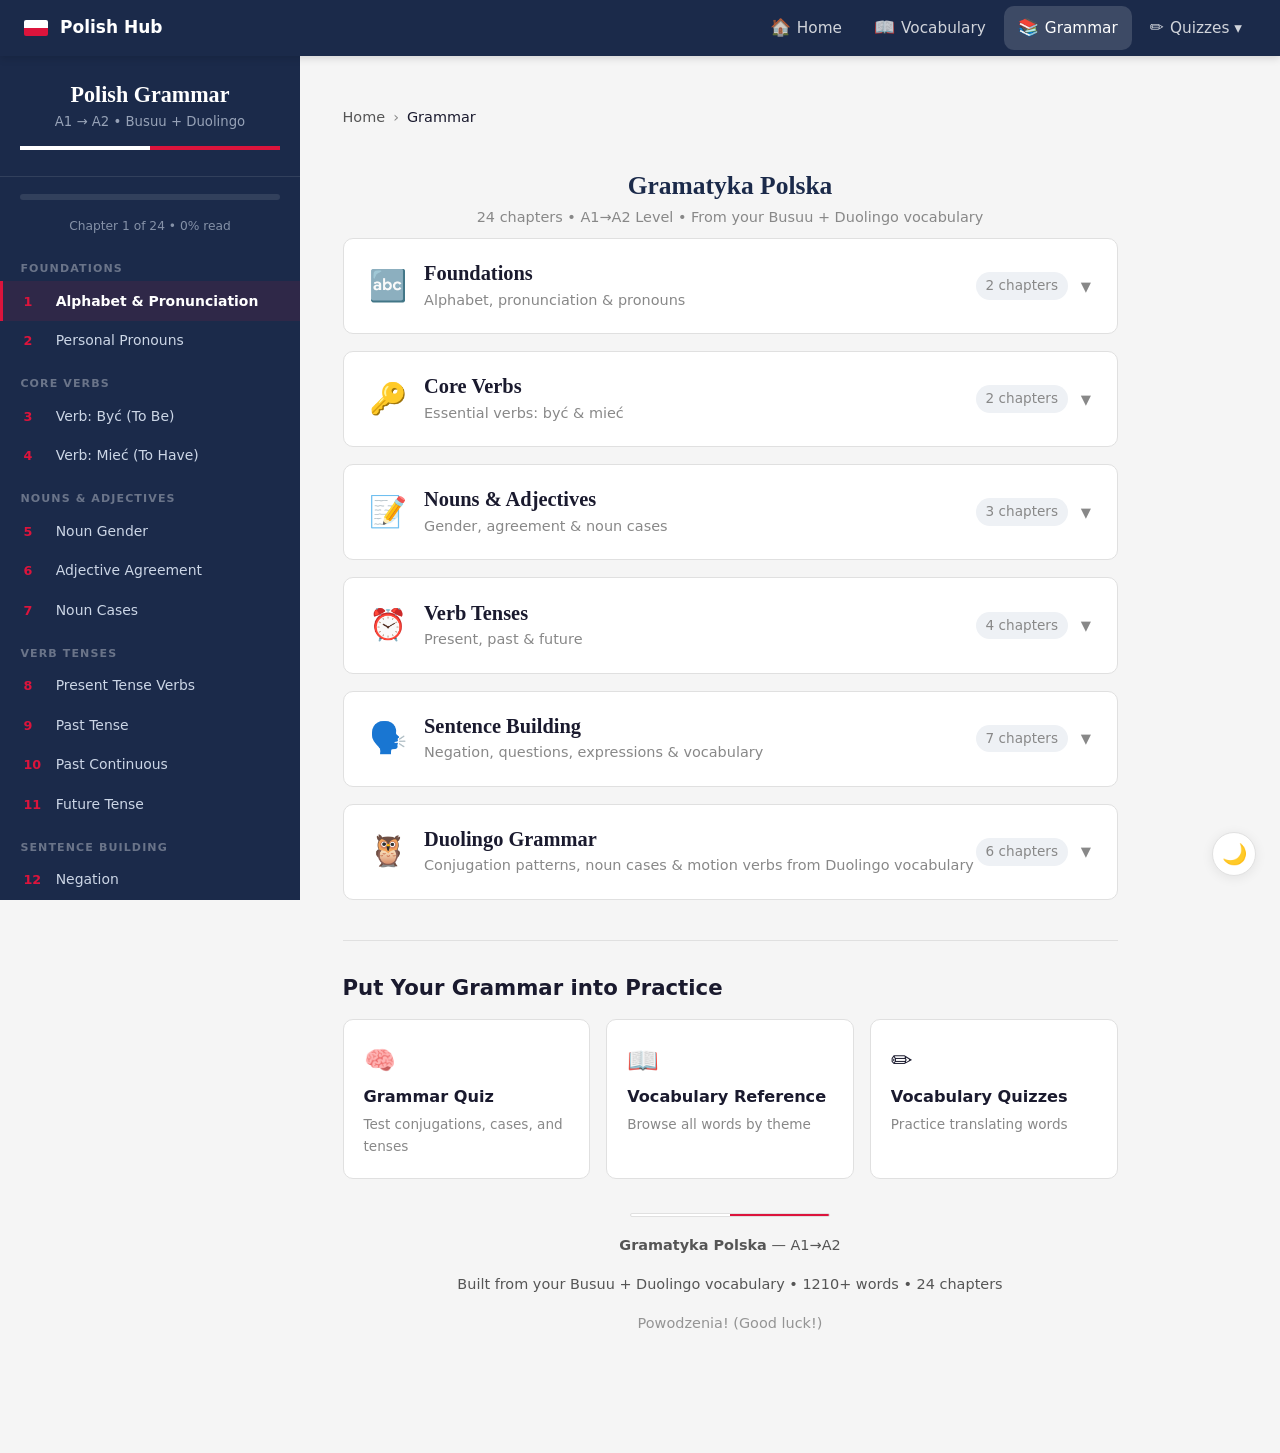
==== commit 49fb6c08: "feat: merge Duolingo vocabulary + grammar chapters + add word feature - Merged 774 Duolingo words in" ====
--- a/grammar.html
+++ b/grammar.html
@@ -479,7 +479,7 @@
 <aside class="sidebar" id="sidebar" aria-label="Chapter navigation">
   <div class="sidebar-header">
     <h1>Polish Grammar</h1>
-    <div class="subtitle">A1 &rarr; A2 &bull; Busuu Companion</div>
+    <div class="subtitle">A1 &rarr; A2 &bull; Busuu + Duolingo</div>
     <div class="flag-bar"></div>
   </div>
   <div class="progress-bar-container"><div class="progress-bar-fill" id="progressBar"></div></div>
@@ -508,6 +508,13 @@
     <a href="#ch16" data-cat="cat-sentences"><span class="ch-num">16</span> Days &amp; Time</a>
     <a href="#ch17" data-cat="cat-sentences"><span class="ch-num">17</span> Prepositions of Place</a>
     <a href="#ch18" data-cat="cat-sentences"><span class="ch-num">18</span> Possessives &amp; Family</a>
+    <div class="sidebar-group-label">Duolingo Grammar</div>
+    <a href="#ch19" data-cat="cat-duolingo"><span class="ch-num">19</span> Conjugation Patterns</a>
+    <a href="#ch20" data-cat="cat-duolingo"><span class="ch-num">20</span> Accusative Case</a>
+    <a href="#ch21" data-cat="cat-duolingo"><span class="ch-num">21</span> Instrumental Case</a>
+    <a href="#ch22" data-cat="cat-duolingo"><span class="ch-num">22</span> Genitive Case</a>
+    <a href="#ch23" data-cat="cat-duolingo"><span class="ch-num">23</span> Demonstrative Pronouns</a>
+    <a href="#ch24" data-cat="cat-duolingo"><span class="ch-num">24</span> Motion Verbs</a>
   </nav>
 </aside>
 
@@ -516,7 +523,7 @@
 <!-- COVER -->
 <div class="cover-mini">
   <h1>Gramatyka Polska</h1>
-  <p>18 chapters &bull; A1&rarr;A2 Level &bull; From your Busuu vocabulary</p>
+  <p>24 chapters &bull; A1&rarr;A2 Level &bull; From your Busuu + Duolingo vocabulary</p>
 </div>
 
 <!-- ===== CATEGORY: FOUNDATIONS (Ch 1-2) ===== -->
@@ -1703,6 +1710,409 @@
   </div><!-- end category-content sentences -->
 </div><!-- end category sentences -->
 
+<!-- ===== CATEGORY: DUOLINGO GRAMMAR (Ch 19-24) ===== -->
+<div class="category" id="cat-duolingo">
+  <div class="category-header" onclick="toggleCategory('cat-duolingo')" role="button" tabindex="0" aria-expanded="false">
+    <div class="category-info">
+      <span class="category-icon">&#x1F989;</span>
+      <div>
+        <h2 class="category-title">Duolingo Grammar</h2>
+        <p class="category-desc">Conjugation patterns, noun cases &amp; motion verbs from Duolingo vocabulary</p>
+      </div>
+    </div>
+    <div class="category-meta">
+      <span class="category-count">6 chapters</span>
+      <span class="category-arrow">&#x25BE;</span>
+    </div>
+  </div>
+  <div class="category-content">
+
+<!-- ===================== CHAPTER 19 ===================== -->
+<section class="chapter" id="ch19">
+<div class="chapter-num">Chapter 19</div>
+<h2>Present Tense Conjugation Patterns</h2>
+
+<p>Polish verbs follow predictable conjugation patterns in the present tense. From your Duolingo vocabulary, here are the most common patterns with <strong>all 6 persons</strong> (ja, ty, on/ona, my, wy, oni/one).</p>
+
+<h3>Conjugation Group 1: -am, -asz (e-conjugation)</h3>
+<p>Verbs like <em>s&lstrok;ucha&cacute;</em>, <em>kocha&cacute;</em>, <em>zna&cacute;</em> follow the <strong>-am, -asz</strong> pattern.</p>
+
+<table>
+<tr><th scope="col">Person</th><th scope="col">s&lstrok;ucha&cacute;</th><th scope="col">kocha&cacute;</th><th scope="col">zna&cacute;</th></tr>
+<tr><td>ja</td><td class="polish-word">s&lstrok;ucham</td><td class="polish-word">kocham</td><td class="polish-word">znam</td></tr>
+<tr><td>ty</td><td class="polish-word">s&lstrok;uchasz</td><td class="polish-word">kochasz</td><td class="polish-word">znasz</td></tr>
+<tr><td>on/ona</td><td class="polish-word">s&lstrok;ucha</td><td class="polish-word">kocha</td><td class="polish-word">zna</td></tr>
+<tr><td>my</td><td class="polish-word">s&lstrok;uchamy</td><td class="polish-word">kochamy</td><td class="polish-word">znamy</td></tr>
+<tr><td>wy</td><td class="polish-word">s&lstrok;uchacie</td><td class="polish-word">kochacie</td><td class="polish-word">znacie</td></tr>
+<tr><td>oni/one</td><td class="polish-word">s&lstrok;uchaj&aogon;</td><td class="polish-word">kochaj&aogon;</td><td class="polish-word">znaj&aogon;</td></tr>
+</table>
+
+<div class="note">
+<strong>Pattern:</strong> Remove <em>-&cacute;</em> from the infinitive, then add: <strong>-m, -sz, -(&empty;), -my, -cie, -j&aogon;</strong>
+</div>
+
+<h3>Conjugation Group 2: -&eogon;, -esz (i-conjugation)</h3>
+<p>Verbs like <em>widzie&cacute;</em>, <em>s&lstrok;ysze&cacute;</em>, <em>pisa&cacute;</em> follow the <strong>-&eogon;, -esz / -isz / -ysz</strong> pattern.</p>
+
+<table>
+<tr><th scope="col">Person</th><th scope="col">widzie&cacute;</th><th scope="col">s&lstrok;ysze&cacute;</th><th scope="col">pisa&cacute;</th></tr>
+<tr><td>ja</td><td class="polish-word">widz&eogon;</td><td class="polish-word">s&lstrok;ysz&eogon;</td><td class="polish-word">pisz&eogon;</td></tr>
+<tr><td>ty</td><td class="polish-word">widzisz</td><td class="polish-word">s&lstrok;yszysz</td><td class="polish-word">piszesz</td></tr>
+<tr><td>on/ona</td><td class="polish-word">widzi</td><td class="polish-word">s&lstrok;yszy</td><td class="polish-word">pisze</td></tr>
+<tr><td>my</td><td class="polish-word">widzimy</td><td class="polish-word">s&lstrok;yszymy</td><td class="polish-word">piszemy</td></tr>
+<tr><td>wy</td><td class="polish-word">widzicie</td><td class="polish-word">s&lstrok;yszycie</td><td class="polish-word">piszecie</td></tr>
+<tr><td>oni/one</td><td class="polish-word">widz&aogon;</td><td class="polish-word">s&lstrok;ysz&aogon;</td><td class="polish-word">pisz&aogon;</td></tr>
+</table>
+
+<div class="note">
+<strong>Pattern:</strong> The stem changes (widzie&cacute; &rarr; widz-, pisa&cacute; &rarr; pisz-). Add: <strong>-&eogon;, -isz/-ysz/-esz, -i/-y/-e, -imy/-ymy/-emy, -icie/-ycie/-ecie, -&aogon;</strong>
+</div>
+
+<h3>Conjugation Group 3: -uj&eogon;, -ujesz</h3>
+<p>Verbs ending in <em>-owa&cacute;</em> like <em>potrzebowa&cacute;</em> follow the <strong>-uj&eogon;, -ujesz</strong> pattern.</p>
+
+<table>
+<tr><th scope="col">Person</th><th scope="col">potrzebowa&cacute;</th></tr>
+<tr><td>ja</td><td class="polish-word">potrzebuj&eogon;</td></tr>
+<tr><td>ty</td><td class="polish-word">potrzebujesz</td></tr>
+<tr><td>on/ona</td><td class="polish-word">potrzebuje</td></tr>
+<tr><td>my</td><td class="polish-word">potrzebujemy</td></tr>
+<tr><td>wy</td><td class="polish-word">potrzebujecie</td></tr>
+<tr><td>oni/one</td><td class="polish-word">potrzebuj&aogon;</td></tr>
+</table>
+
+<div class="note">
+<strong>Pattern:</strong> Remove <em>-owa&cacute;</em>, add: <strong>-uj&eogon;, -ujesz, -uje, -ujemy, -ujecie, -uj&aogon;</strong><br>
+This applies to all <em>-owa&cacute;</em> verbs: kupowa&cacute;, gotowa&cacute;, pracowa&cacute;, etc.
+</div>
+
+<h3>Irregular: nosi&cacute; / m&oacute;wi&cacute; / lubi&cacute;</h3>
+<table>
+<tr><th scope="col">Person</th><th scope="col">nosi&cacute;</th><th scope="col">m&oacute;wi&cacute;</th><th scope="col">lubi&cacute;</th></tr>
+<tr><td>ja</td><td class="polish-word">nosz&eogon;</td><td class="polish-word">m&oacute;wi&eogon;</td><td class="polish-word">lubi&eogon;</td></tr>
+<tr><td>ty</td><td class="polish-word">nosisz</td><td class="polish-word">m&oacute;wisz</td><td class="polish-word">lubisz</td></tr>
+<tr><td>on/ona</td><td class="polish-word">nosi</td><td class="polish-word">m&oacute;wi</td><td class="polish-word">lubi</td></tr>
+<tr><td>my</td><td class="polish-word">nosimy</td><td class="polish-word">m&oacute;wimy</td><td class="polish-word">lubimy</td></tr>
+<tr><td>wy</td><td class="polish-word">nosicie</td><td class="polish-word">m&oacute;wicie</td><td class="polish-word">lubicie</td></tr>
+<tr><td>oni/one</td><td class="polish-word">nosz&aogon;</td><td class="polish-word">m&oacute;wi&aogon;</td><td class="polish-word">lubi&aogon;</td></tr>
+</table>
+
+<div class="note">
+<strong>Stem changes in ja and oni/one:</strong> nosi&cacute; &rarr; nosz- (ja, oni), m&oacute;wi&cacute; &rarr; m&oacute;wi- (no change), lubi&cacute; &rarr; lubi- (no change). Watch for consonant softening in the 1st person and 3rd plural!
+</div>
+
+<div class="vocab-box">
+<div class="vocab-box-title">Your Conjugated Verbs &mdash; from Duolingo</div>
+<div class="tags">
+<span class="tag">s&lstrok;ucha&cacute;</span><span class="tag">kocha&cacute;</span><span class="tag">zna&cacute;</span><span class="tag">widzie&cacute;</span><span class="tag">s&lstrok;ysze&cacute;</span><span class="tag">pisa&cacute;</span><span class="tag">potrzebowa&cacute;</span><span class="tag">nosi&cacute;</span><span class="tag">m&oacute;wi&cacute;</span><span class="tag">lubi&cacute;</span><span class="tag">chodzi&cacute;</span><span class="tag">i&sacute;&cacute;</span>
+</div>
+</div>
+</section>
+
+<!-- ===================== CHAPTER 20 ===================== -->
+<section class="chapter" id="ch20">
+<div class="chapter-num">Chapter 20</div>
+<h2>The Accusative Case (Biernik)</h2>
+
+<p>The <strong>accusative case</strong> (biernik) answers the questions <strong>Kogo? Co?</strong> (Whom? What?). It&rsquo;s used for <em>direct objects</em> &mdash; the thing being acted upon.</p>
+
+<h3>When to use the Accusative</h3>
+<div class="example-box">
+<div class="pl">Widz&eogon; <strong>kota</strong>.</div>
+<div class="en">I see <strong>the cat</strong>. (kto? &rarr; kot &rarr; kota)</div>
+</div>
+<div class="example-box">
+<div class="pl">Kocham <strong>kobiet&eogon;</strong>.</div>
+<div class="en">I love <strong>the woman</strong>. (kto? &rarr; kobieta &rarr; kobiet&eogon;)</div>
+</div>
+<div class="example-box">
+<div class="pl">Widz&eogon; <strong>dziecko</strong>.</div>
+<div class="en">I see <strong>the child</strong>. (neuter &mdash; no change)</div>
+</div>
+
+<h3>Accusative Endings</h3>
+<table>
+<tr><th scope="col">Gender</th><th scope="col">Nom. (who/what?)</th><th scope="col">Acc. (whom/what?)</th><th scope="col">Rule</th></tr>
+<tr><td>Masc. animate</td><td class="polish-word">kot, pies, ch&lstrok;opiec</td><td class="polish-word">kot<strong>a</strong>, ps<strong>a</strong>, ch&lstrok;opc<strong>a</strong></td><td>Like genitive: add <strong>-a</strong></td></tr>
+<tr><td>Masc. inanimate</td><td class="polish-word">dom, ser, sok</td><td class="polish-word">dom, ser, sok</td><td><strong>No change</strong></td></tr>
+<tr><td>Feminine -a</td><td class="polish-word">kobieta, ryba, zupa</td><td class="polish-word">kobiet<strong>&eogon;</strong>, ryb<strong>&eogon;</strong>, zup<strong>&eogon;</strong></td><td>Change <strong>-a &rarr; -&eogon;</strong></td></tr>
+<tr><td>Neuter</td><td class="polish-word">dziecko, jab&lstrok;ko, mleko</td><td class="polish-word">dziecko, jab&lstrok;ko, mleko</td><td><strong>No change</strong></td></tr>
+</table>
+
+<div class="note">
+<strong>Key rule:</strong> Only <em>masculine animate</em> nouns and <em>feminine -a</em> nouns change in the accusative. Everything else stays the same as nominative.
+</div>
+
+<h3>Accusative with Common Verbs</h3>
+<p>These verbs from your Duolingo vocabulary commonly take the accusative:</p>
+<table>
+<tr><th scope="col">Verb</th><th scope="col">Example</th><th scope="col">Translation</th></tr>
+<tr><td class="polish-word">widzie&cacute;</td><td class="polish-word">Widz&eogon; <strong>psa</strong>.</td><td>I see the dog.</td></tr>
+<tr><td class="polish-word">zna&cacute;</td><td class="polish-word">Znam <strong>m&eogon;&zdot;czyzn&eogon;</strong>.</td><td>I know the man.</td></tr>
+<tr><td class="polish-word">kocha&cacute;</td><td class="polish-word">Kochamy <strong>koni<strong>a</strong></strong>.</td><td>We love the horse.</td></tr>
+<tr><td class="polish-word">je&sacute;&cacute;</td><td class="polish-word">Jesz <strong>kanapk&eogon;</strong>.</td><td>You eat a sandwich.</td></tr>
+<tr><td class="polish-word">pi&cacute;</td><td class="polish-word">Pij&eogon; <strong>kaw&eogon;</strong>.</td><td>I drink coffee.</td></tr>
+<tr><td class="polish-word">czyta&cacute;</td><td class="polish-word">Czytam <strong>ksi&aogon;&zdot;k&eogon;</strong>.</td><td>I read a book.</td></tr>
+</table>
+
+<div class="vocab-box">
+<div class="vocab-box-title">Accusative Forms &mdash; from Duolingo</div>
+<div class="tags">
+<span class="tag">kota</span><span class="tag">psa</span><span class="tag">konia</span><span class="tag">ch&lstrok;opca</span><span class="tag">kobiet&eogon;</span><span class="tag">m&eogon;&zdot;czyzn&eogon;</span><span class="tag">ryb&eogon;</span><span class="tag">zup&eogon;</span><span class="tag">kanapk&eogon;</span><span class="tag">kaw&eogon;</span><span class="tag">herbat&eogon;</span><span class="tag">wod&eogon;</span><span class="tag">kolacj&eogon;</span>
+</div>
+</div>
+</section>
+
+<!-- ===================== CHAPTER 21 ===================== -->
+<section class="chapter" id="ch21">
+<div class="chapter-num">Chapter 21</div>
+<h2>The Instrumental Case (Narz&eogon;dnik)</h2>
+
+<p>The <strong>instrumental case</strong> (narz&eogon;dnik) answers <strong>Z kim? Czym?</strong> (With whom? With what?). It&rsquo;s used after <em>by&cacute;</em> (to be), with the preposition <em>z</em> (with), and for describing what someone is.</p>
+
+<h3>Instrumental with <em>by&cacute;</em> (to be)</h3>
+<div class="example-box">
+<div class="pl">Jestem <strong>m&eogon;&zdot;czyzn&aogon;</strong>.</div>
+<div class="en">I am <strong>a man</strong>.</div>
+</div>
+<div class="example-box">
+<div class="pl">On jest <strong>ch&lstrok;opcem</strong>.</div>
+<div class="en">He is <strong>a boy</strong>.</div>
+</div>
+<div class="example-box">
+<div class="pl">Ona jest <strong>kobiet&aogon;</strong>.</div>
+<div class="en">She is <strong>a woman</strong>.</div>
+</div>
+<div class="example-box">
+<div class="pl">To jest <strong>dzieckiem</strong>.</div>
+<div class="en">It is <strong>a child</strong>.</div>
+</div>
+
+<h3>Instrumental Endings</h3>
+<table>
+<tr><th scope="col">Gender</th><th scope="col">Nominative</th><th scope="col">Instrumental</th><th scope="col">Rule</th></tr>
+<tr><td>Masc. (consonant)</td><td class="polish-word">kot, pies, ch&lstrok;opiec</td><td class="polish-word">kot<strong>em</strong>, ps<strong>em</strong>, ch&lstrok;opc<strong>em</strong></td><td>Add <strong>-em</strong></td></tr>
+<tr><td>Masc. (-a ending)</td><td class="polish-word">m&eogon;&zdot;czyzna</td><td class="polish-word">m&eogon;&zdot;czyzn<strong>&aogon;</strong></td><td>Change <strong>-a &rarr; -&aogon;</strong></td></tr>
+<tr><td>Feminine -a</td><td class="polish-word">kobieta, dziewczynka</td><td class="polish-word">kobiet<strong>&aogon;</strong>, dziewczynk<strong>&aogon;</strong></td><td>Change <strong>-a &rarr; -&aogon;</strong></td></tr>
+<tr><td>Neuter -o</td><td class="polish-word">dziecko, zwierz&eogon;</td><td class="polish-word">dzieck<strong>iem</strong>, zwierz&eogon;c<strong>iem</strong></td><td>Add <strong>-iem/-em</strong></td></tr>
+<tr><td>Plural</td><td class="polish-word">kobiety, m&eogon;&zdot;czy&zacute;ni, dzieci, ludzie</td><td class="polish-word">kobiet<strong>ami</strong>, m&eogon;&zdot;czyzn<strong>ami</strong>, dzie&cacute;<strong>mi</strong>, lud&zacute;<strong>mi</strong></td><td>Add <strong>-ami / -mi</strong></td></tr>
+</table>
+
+<div class="note">
+<strong>Key rule for singular:</strong> Masculine consonant &rarr; <strong>-em</strong>, Feminine/Masculine -a &rarr; <strong>-&aogon;</strong>, Neuter &rarr; <strong>-em/-iem</strong>.<br>
+<strong>Plural:</strong> Generally <strong>-ami</strong>, but some irregular forms: dzie&cacute;mi, lud&zacute;mi.
+</div>
+
+<h3>Instrumental with <em>z</em> (with)</h3>
+<div class="example-box">
+<div class="pl">Kawa <strong>z mlekiem</strong>.</div>
+<div class="en">Coffee <strong>with milk</strong>.</div>
+</div>
+<div class="example-box">
+<div class="pl">Jestem <strong>z lud&zacute;mi</strong>.</div>
+<div class="en">I am <strong>with people</strong>.</div>
+</div>
+
+<div class="vocab-box">
+<div class="vocab-box-title">Instrumental Forms &mdash; from Duolingo</div>
+<div class="tags">
+<span class="tag">kotem</span><span class="tag">psem</span><span class="tag">tygrysem</span><span class="tag">cz&lstrok;owiekiem</span><span class="tag">dzieckiem</span><span class="tag">zwierz&eogon;ciem</span><span class="tag">kobiet&aogon;</span><span class="tag">m&eogon;&zdot;czyzn&aogon;</span><span class="tag">ch&lstrok;opcem</span><span class="tag">dziewczynk&aogon;</span><span class="tag">kobietami</span><span class="tag">m&eogon;&zdot;czyznami</span><span class="tag">dzie&cacute;mi</span><span class="tag">lud&zacute;mi</span>
+</div>
+</div>
+</section>
+
+<!-- ===================== CHAPTER 22 ===================== -->
+<section class="chapter" id="ch22">
+<div class="chapter-num">Chapter 22</div>
+<h2>The Genitive Case (Dope&lstrok;niacz)</h2>
+
+<p>The <strong>genitive case</strong> (dope&lstrok;niacz) answers <strong>Kogo? Czego?</strong> (Whom? Of what?). It&rsquo;s used for <em>possession</em>, after <em>negation</em>, with quantities, and after certain prepositions.</p>
+
+<h3>When to use the Genitive</h3>
+
+<h4>1. Possession (of / &rsquo;s)</h4>
+<div class="example-box">
+<div class="pl">To jest kot <strong>m&eogon;&zdot;czyzny</strong>.</div>
+<div class="en">This is the <strong>man&rsquo;s</strong> cat.</div>
+</div>
+
+<h4>2. After negation (nie + genitive)</h4>
+<div class="example-box">
+<div class="pl">Nie mam <strong>kawy</strong>.</div>
+<div class="en">I don&rsquo;t have <strong>coffee</strong>.</div>
+</div>
+<div class="example-box">
+<div class="pl">Nie widz&eogon; <strong>konia</strong>.</div>
+<div class="en">I don&rsquo;t see <strong>the horse</strong>.</div>
+</div>
+
+<h4>3. After prepositions: do, od, z, bez, dla, u, ko&lstrok;o</h4>
+<div class="example-box">
+<div class="pl">Id&eogon; <strong>do</strong> szko&lstrok;y.</div>
+<div class="en">I&rsquo;m going <strong>to</strong> school.</div>
+</div>
+
+<h3>Genitive Endings</h3>
+<table>
+<tr><th scope="col">Gender</th><th scope="col">Nominative</th><th scope="col">Genitive</th><th scope="col">Rule</th></tr>
+<tr><td>Masc. animate</td><td class="polish-word">kot, ko&nacute;</td><td class="polish-word">kot<strong>a</strong>, koni<strong>a</strong></td><td>Add <strong>-a</strong></td></tr>
+<tr><td>Masc. inanimate</td><td class="polish-word">ser, pomidor</td><td class="polish-word">ser<strong>a</strong>, pomidor<strong>a</strong></td><td>Usually <strong>-a</strong> or <strong>-u</strong></td></tr>
+<tr><td>Feminine -a</td><td class="polish-word">kawa, zupa, koszula</td><td class="polish-word">kaw<strong>y</strong>, zup<strong>y</strong>, koszul<strong>i</strong></td><td><strong>-a &rarr; -y</strong> (or <strong>-i</strong> after k,g,soft)</td></tr>
+<tr><td>Neuter</td><td class="polish-word">mleko, dziecko</td><td class="polish-word">mlek<strong>a</strong>, dzieck<strong>a</strong></td><td>Change <strong>-o &rarr; -a</strong></td></tr>
+</table>
+
+<div class="note">
+<strong>Tip:</strong> After negation, the direct object switches from accusative to genitive!<br>
+<em>Widz&eogon; kota</em> (I see the cat) &rarr; <em>Nie widz&eogon; <strong>kota</strong></em> (I don&rsquo;t see the cat &mdash; same form because masc. animate acc. = gen.)<br>
+<em>Mam kaw&eogon;</em> (I have coffee) &rarr; <em>Nie mam <strong>kawy</strong></em> (I don&rsquo;t have coffee &mdash; gen. form!)
+</div>
+
+<h3>Genitive of demonstratives</h3>
+<table>
+<tr><th scope="col">Nominative</th><th scope="col">Genitive</th><th scope="col">Gender</th></tr>
+<tr><td class="polish-word">ten / tamten</td><td class="polish-word">tego / tamtego</td><td>Masculine/Neuter</td></tr>
+<tr><td class="polish-word">ta / tamta</td><td class="polish-word">tej / tamtej</td><td>Feminine</td></tr>
+</table>
+
+<div class="vocab-box">
+<div class="vocab-box-title">Genitive Forms &mdash; from Duolingo</div>
+<div class="tags">
+<span class="tag">kawy</span><span class="tag">zupy</span><span class="tag">koszuli</span><span class="tag">m&eogon;&zdot;czyzny</span><span class="tag">konia</span><span class="tag">kota</span><span class="tag">psa</span><span class="tag">pomidora</span><span class="tag">tego</span><span class="tag">tej</span><span class="tag">tamtego</span><span class="tag">tamtej</span>
+</div>
+</div>
+</section>
+
+<!-- ===================== CHAPTER 23 ===================== -->
+<section class="chapter" id="ch23">
+<div class="chapter-num">Chapter 23</div>
+<h2>Demonstrative Pronouns (ten, ta, to, tamten...)</h2>
+
+<p>Polish demonstratives are like English &ldquo;this/that&rdquo; but they <strong>decline for gender, number, and case</strong>. From your Duolingo vocabulary, you have both <em>ten</em> (this) and <em>tamten</em> (that) series.</p>
+
+<h3>&ldquo;This&rdquo; &mdash; ten/ta/to</h3>
+<table>
+<tr><th scope="col">Case</th><th scope="col">Masc.</th><th scope="col">Fem.</th><th scope="col">Neut.</th><th scope="col">Plural (masc.pers.)</th><th scope="col">Plural (other)</th></tr>
+<tr><td>Nominative</td><td class="polish-word">ten</td><td class="polish-word">ta</td><td class="polish-word">to</td><td class="polish-word">ci</td><td class="polish-word">te</td></tr>
+<tr><td>Accusative</td><td class="polish-word">ten/tego</td><td class="polish-word">t&eogon;</td><td class="polish-word">to</td><td class="polish-word">tych</td><td class="polish-word">te</td></tr>
+<tr><td>Genitive</td><td class="polish-word">tego</td><td class="polish-word">tej</td><td class="polish-word">tego</td><td class="polish-word">tych</td><td class="polish-word">tych</td></tr>
+<tr><td>Instrumental</td><td class="polish-word">tym</td><td class="polish-word">t&aogon;</td><td class="polish-word">tym</td><td class="polish-word">tymi</td><td class="polish-word">tymi</td></tr>
+</table>
+
+<h3>&ldquo;That&rdquo; &mdash; tamten/tamta/tamto</h3>
+<table>
+<tr><th scope="col">Case</th><th scope="col">Masc.</th><th scope="col">Fem.</th><th scope="col">Neut.</th><th scope="col">Plural (masc.pers.)</th><th scope="col">Plural (other)</th></tr>
+<tr><td>Nominative</td><td class="polish-word">tamten</td><td class="polish-word">tamta</td><td class="polish-word">tamto</td><td class="polish-word">tamci</td><td class="polish-word">tamte</td></tr>
+<tr><td>Accusative</td><td class="polish-word">tamten/tamtego</td><td class="polish-word">tamt&aogon;</td><td class="polish-word">tamto</td><td class="polish-word">tamtych</td><td class="polish-word">tamte</td></tr>
+<tr><td>Genitive</td><td class="polish-word">tamtego</td><td class="polish-word">tamtej</td><td class="polish-word">tamtego</td><td class="polish-word">tamtych</td><td class="polish-word">tamtych</td></tr>
+</table>
+
+<div class="note">
+<strong>Pattern:</strong> <em>tamten</em> follows exactly the same pattern as <em>ten</em>, just with the <em>tam-</em> prefix. Once you know one, you know both!
+</div>
+
+<h3>Usage Examples</h3>
+<div class="example-box">
+<div class="pl"><strong>Ten</strong> m&eogon;&zdot;czyzna je jab&lstrok;ko.</div>
+<div class="en"><strong>This</strong> man is eating an apple.</div>
+</div>
+<div class="example-box">
+<div class="pl">Znam <strong>t&eogon;</strong> kobiet&eogon;.</div>
+<div class="en">I know <strong>this</strong> woman. (acc. fem.)</div>
+</div>
+<div class="example-box">
+<div class="pl"><strong>Tamci</strong> ch&lstrok;opcy s&aogon; mali.</div>
+<div class="en"><strong>Those</strong> boys are small.</div>
+</div>
+<div class="example-box">
+<div class="pl">Nie widz&eogon; <strong>tamtego</strong> kota.</div>
+<div class="en">I don&rsquo;t see <strong>that</strong> cat. (gen. masc.)</div>
+</div>
+
+<div class="vocab-box">
+<div class="vocab-box-title">Demonstrative Pronouns &mdash; from Duolingo</div>
+<div class="tags">
+<span class="tag">ten</span><span class="tag">ta</span><span class="tag">to</span><span class="tag">te</span><span class="tag">ci</span><span class="tag">t&eogon;</span><span class="tag">tego</span><span class="tag">tej</span><span class="tag">tamten</span><span class="tag">tamta</span><span class="tag">tamto</span><span class="tag">tamte</span><span class="tag">tamci</span><span class="tag">tamt&aogon;</span><span class="tag">tamtego</span><span class="tag">tamtej</span>
+</div>
+</div>
+</section>
+
+<!-- ===================== CHAPTER 24 ===================== -->
+<section class="chapter" id="ch24">
+<div class="chapter-num">Chapter 24</div>
+<h2>Motion Verbs: Habitual vs. Progressive</h2>
+
+<p>Polish has a crucial distinction that English doesn&rsquo;t: <strong>habitual</strong> (repeated) vs. <strong>progressive</strong> (happening right now) motion. Your Duolingo vocabulary includes both forms: <em>chodzi&cacute;</em> (habitual) and <em>i&sacute;&cacute;</em> (progressive).</p>
+
+<h3>chodzi&cacute; vs. i&sacute;&cacute; (to go on foot)</h3>
+<table>
+<tr><th scope="col">Person</th><th scope="col">chodzi&cacute; (habitual)</th><th scope="col">i&sacute;&cacute; (right now)</th></tr>
+<tr><td>ja</td><td class="polish-word">chodz&eogon;</td><td class="polish-word">id&eogon;</td></tr>
+<tr><td>ty</td><td class="polish-word">chodzisz</td><td class="polish-word">idziesz</td></tr>
+<tr><td>on/ona</td><td class="polish-word">chodzi</td><td class="polish-word">idzie</td></tr>
+<tr><td>my</td><td class="polish-word">chodzimy</td><td class="polish-word">idziemy</td></tr>
+<tr><td>wy</td><td class="polish-word">chodzicie</td><td class="polish-word">idziecie</td></tr>
+<tr><td>oni/one</td><td class="polish-word">chodz&aogon;</td><td class="polish-word">id&aogon;</td></tr>
+</table>
+
+<h3>When to use which?</h3>
+
+<div class="example-box">
+<div class="pl"><strong>Chodz&eogon;</strong> do szko&lstrok;y. (codziennie)</div>
+<div class="en">I <strong>go</strong> to school. (every day &mdash; habitual)</div>
+</div>
+<div class="example-box">
+<div class="pl"><strong>Id&eogon;</strong> do szko&lstrok;y. (teraz)</div>
+<div class="en">I&rsquo;m <strong>going</strong> to school. (right now &mdash; progressive)</div>
+</div>
+<div class="example-box">
+<div class="pl">On <strong>chodzi</strong> do parku w weekendy.</div>
+<div class="en">He <strong>goes</strong> to the park on weekends. (habitual)</div>
+</div>
+<div class="example-box">
+<div class="pl">On <strong>idzie</strong> do parku.</div>
+<div class="en">He&rsquo;s <strong>going</strong> to the park. (right now)</div>
+</div>
+
+<div class="note">
+<strong>Simple rule:</strong><br>
+<strong>chodzi&cacute;</strong> = goes regularly, back and forth, in general<br>
+<strong>i&sacute;&cacute;</strong> = going right now, in one direction, at this moment<br><br>
+<strong>Other motion verb pairs (same pattern):</strong><br>
+je&zacute;dzi&cacute; / jecha&cacute; (to go by vehicle)<br>
+lata&cacute; / lecie&cacute; (to fly)<br>
+p&lstrok;ywa&cacute; / p&lstrok;yn&aogon;&cacute; (to swim/sail)
+</div>
+
+<h3>Adjective Declension Patterns (bonus)</h3>
+<p>Your Duolingo vocabulary also includes adjective forms across genders and numbers:</p>
+
+<table>
+<tr><th scope="col">Adjective</th><th scope="col">Masc. sg.</th><th scope="col">Fem. sg.</th><th scope="col">Neut. sg.</th><th scope="col">Pl. masc.pers.</th></tr>
+<tr><td>new</td><td class="polish-word">nowy</td><td class="polish-word">nowa</td><td class="polish-word">nowe</td><td class="polish-word">nowi</td></tr>
+<tr><td>old</td><td class="polish-word">stary</td><td class="polish-word">stara</td><td class="polish-word">stare</td><td class="polish-word">starzy</td></tr>
+<tr><td>good</td><td class="polish-word">dobry</td><td class="polish-word">dobra</td><td class="polish-word">dobre</td><td class="polish-word">dobrzy</td></tr>
+<tr><td>bad</td><td class="polish-word">z&lstrok;y</td><td class="polish-word">z&lstrok;a</td><td class="polish-word">z&lstrok;e</td><td class="polish-word">&zacute;li</td></tr>
+<tr><td>small</td><td class="polish-word">ma&lstrok;y</td><td class="polish-word">ma&lstrok;a</td><td class="polish-word">ma&lstrok;e</td><td class="polish-word">mali</td></tr>
+<tr><td>big</td><td class="polish-word">du&zdot;y</td><td class="polish-word">du&zdot;a</td><td class="polish-word">du&zdot;e</td><td class="polish-word">du&zdot;i</td></tr>
+</table>
+
+<div class="note">
+<strong>Pattern for regular adjectives:</strong><br>
+Masc. <strong>-y/-i</strong> | Fem. <strong>-a</strong> | Neut. <strong>-e</strong> | Pl. masc.pers. <strong>-y &rarr; -rzy/-dzy/-li/-zi</strong> (consonant softening!)<br><br>
+Watch for <em>masc. personal plural</em> &mdash; this is the trickiest form. Notice: dobry &rarr; dob<strong>rzy</strong>, z&lstrok;y &rarr; <strong>&zacute;li</strong>, ma&lstrok;y &rarr; ma<strong>li</strong>. The consonant at the end softens.
+</div>
+
+<div class="vocab-box">
+<div class="vocab-box-title">Motion &amp; Adjective Forms &mdash; from Duolingo</div>
+<div class="tags">
+<span class="tag">chodzi&cacute;</span><span class="tag">i&sacute;&cacute;</span><span class="tag">chodz&eogon;</span><span class="tag">id&eogon;</span><span class="tag">chodzisz</span><span class="tag">idziesz</span><span class="tag">chodzi</span><span class="tag">idzie</span><span class="tag">nowy/nowa/nowe/nowi</span><span class="tag">stary/stara/stare/starzy</span><span class="tag">dobry/dobra/dobre/dobrzy</span><span class="tag">z&lstrok;y/z&lstrok;a/z&lstrok;e/&zacute;li</span><span class="tag">ma&lstrok;y/ma&lstrok;a/ma&lstrok;e/mali</span><span class="tag">du&zdot;y/du&zdot;a/du&zdot;e/du&zdot;i</span>
+</div>
+</div>
+</section>
+
+  </div><!-- end category-content duolingo -->
+</div><!-- end category duolingo -->
+
 <!-- END CHAPTERS -->
 
 <div class="cross-links">
@@ -1729,7 +2139,7 @@
 <div style="text-align:center; padding:2rem 0; color:var(--text-secondary); font-size:0.85rem;">
   <div class="flag-bar" style="max-width:200px; margin:0 auto 1rem; height:4px; background:linear-gradient(to right, #fff 50%, var(--red) 50%); border:1px solid var(--border); border-radius:2px;"></div>
   <p><strong>Gramatyka Polska</strong> &mdash; A1&rarr;A2</p>
-  <p>Built from your Busuu vocabulary &bull; 549 words &bull; 18 chapters</p>
+  <p>Built from your Busuu + Duolingo vocabulary &bull; 1210+ words &bull; 24 chapters</p>
   <p style="margin-top:0.5rem; opacity:0.6;">Powodzenia! (Good luck!)</p>
 </div>
 
